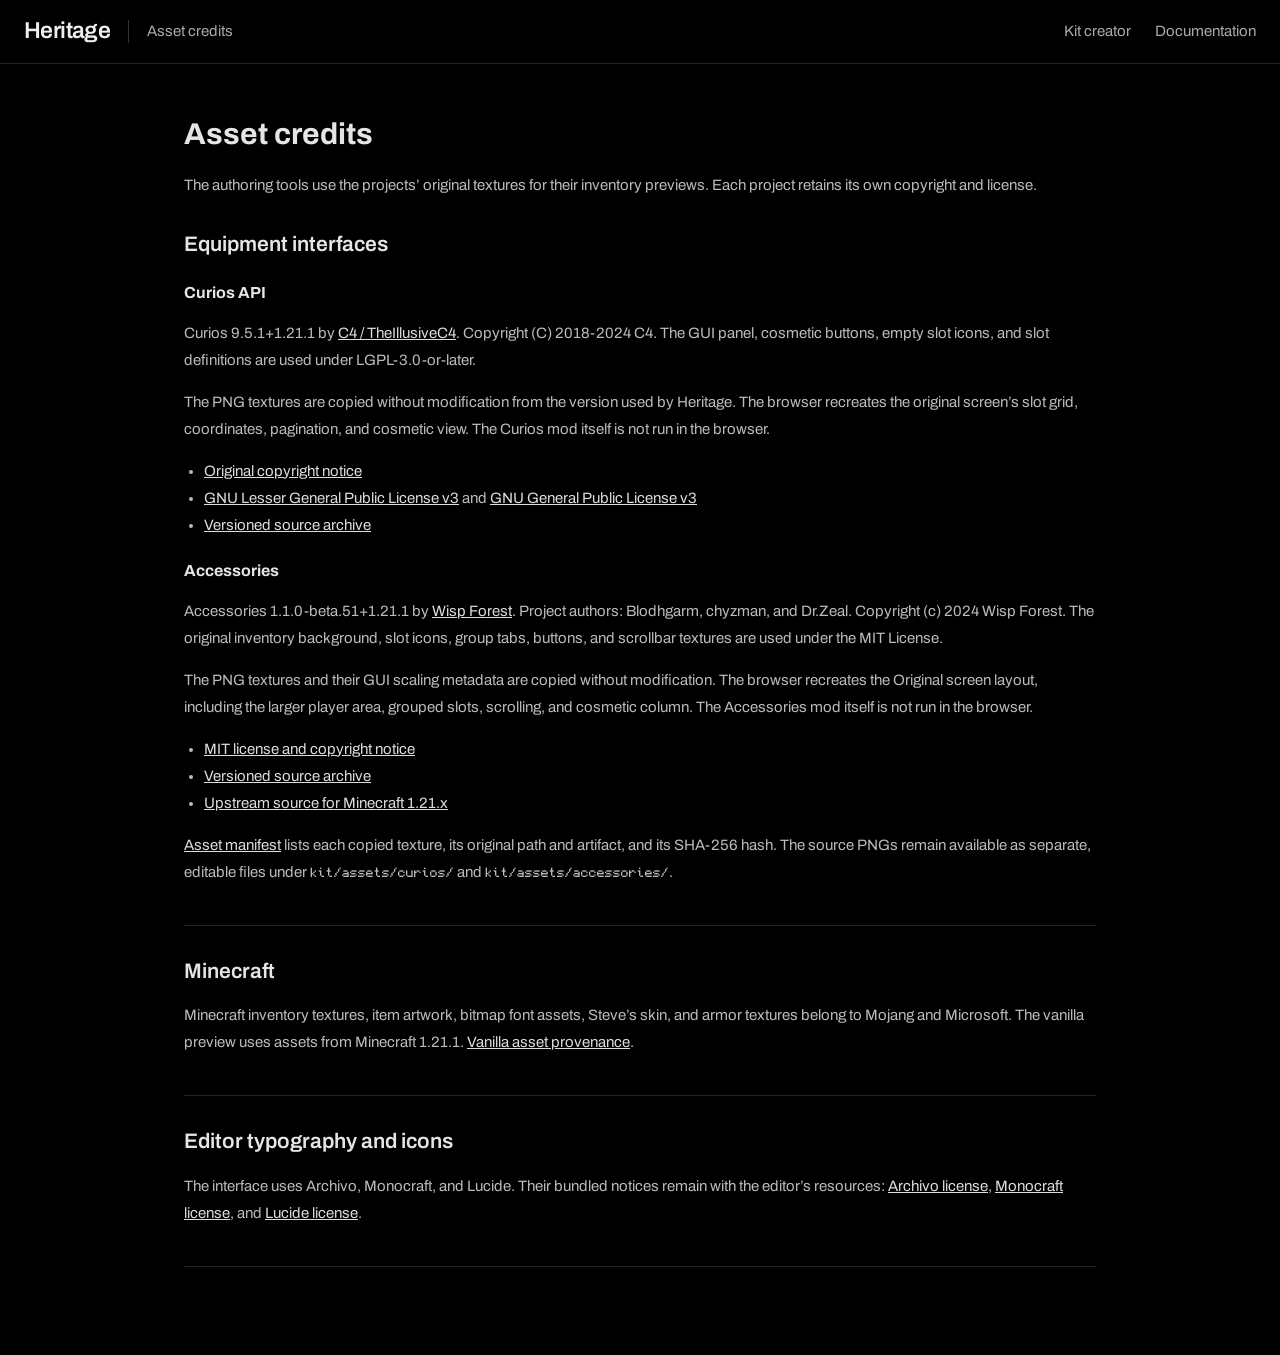
==== examples/heritage-authoring/credits.html @ 30cddafe "Add pack authoring site and example packs" ====
<!doctype html>
<html lang="en">
<head><meta charset="utf-8"><meta name="viewport" content="width=device-width,initial-scale=1"><title>Asset credits · Heritage</title><link rel="stylesheet" href="editor/editor.css"><style>main{max-width:960px;margin:28px auto;padding:20px 24px 60px}main h1{font-size:30px;margin:0 0 12px}main h2{font-size:21px;margin:30px 0 10px}main h3{font-size:16px;margin:20px 0 8px}main p,main li{font-size:15px;line-height:1.8;color:#bbb}main a{display:inline;color:#ddd;text-decoration:underline}section{padding:0 0 24px;border-bottom:1px solid #252525}code{font-family:Monocraft,monospace;font-size:12px}ul{padding-left:20px}</style></head>
<body><header><h1>Heritage <span>Asset credits</span></h1><nav aria-label="Tools"><a href="kit-editor.html">Kit creator</a><a href="docs.html#/kits">Documentation</a></nav></header>
<main><h1>Asset credits</h1><p>The authoring tools use the projects’ original textures for their inventory previews. Each project retains its own copyright and license.</p>
<section id="equipment"><h2>Equipment interfaces</h2>
<h3>Curios API</h3><p>Curios 9.5.1+1.21.1 by <a href="https://github.com/TheIllusiveC4/Curios">C4 / TheIllusiveC4</a>. Copyright (C) 2018-2024 C4. The GUI panel, cosmetic buttons, empty slot icons, and slot definitions are used under LGPL-3.0-or-later.</p><p>The PNG textures are copied without modification from the version used by Heritage. The browser recreates the original screen’s slot grid, coordinates, pagination, and cosmetic view. The Curios mod itself is not run in the browser.</p><ul><li><a href="kit/assets/curios/LICENSE.txt">Original copyright notice</a></li><li><a href="kit/assets/curios/COPYING.LESSER.txt">GNU Lesser General Public License v3</a> and <a href="kit/assets/curios/COPYING.txt">GNU General Public License v3</a></li><li><a href="https://maven.theillusivec4.top/top/theillusivec4/curios/curios-neoforge/9.5.1+1.21.1/curios-neoforge-9.5.1+1.21.1-sources.jar">Versioned source archive</a></li></ul>
<h3>Accessories</h3><p>Accessories 1.1.0-beta.51+1.21.1 by <a href="https://github.com/wisp-forest/accessories">Wisp Forest</a>. Project authors: Blodhgarm, chyzman, and Dr.Zeal. Copyright (c) 2024 Wisp Forest. The original inventory background, slot icons, group tabs, buttons, and scrollbar textures are used under the MIT License.</p><p>The PNG textures and their GUI scaling metadata are copied without modification. The browser recreates the Original screen layout, including the larger player area, grouped slots, scrolling, and cosmetic column. The Accessories mod itself is not run in the browser.</p><ul><li><a href="kit/assets/accessories/LICENSE.txt">MIT license and copyright notice</a></li><li><a href="https://maven.wispforest.io/releases/io/wispforest/accessories-neoforge/1.1.0-beta.51+1.21.1/accessories-neoforge-1.1.0-beta.51+1.21.1-sources.jar">Versioned source archive</a></li><li><a href="https://github.com/wisp-forest/accessories/tree/1.21.x">Upstream source for Minecraft 1.21.x</a></li></ul>
<p><a href="kit/assets/equipment-sources.json">Asset manifest</a> lists each copied texture, its original path and artifact, and its SHA-256 hash. The source PNGs remain available as separate, editable files under <code>kit/assets/curios/</code> and <code>kit/assets/accessories/</code>.</p></section>
<section><h2>Minecraft</h2><p>Minecraft inventory textures, item artwork, bitmap font assets, Steve’s skin, and armor textures belong to Mojang and Microsoft. The vanilla preview uses assets from Minecraft 1.21.1. <a href="kit/assets/SOURCE.txt">Vanilla asset provenance</a>.</p></section>
<section><h2>Editor typography and icons</h2><p>The interface uses Archivo, Monocraft, and Lucide. Their bundled notices remain with the editor’s resources: <a href="editor/fonts/Archivo-LICENSE.txt">Archivo license</a>, <a href="editor/fonts/Monocraft-LICENSE.txt">Monocraft license</a>, and <a href="editor/icons/Lucide-LICENSE.txt">Lucide license</a>.</p></section>
</main></body></html>
---- examples/heritage-authoring/editor/editor.css ----
@import url('site.css');
h2 { font-size: 15px; font-weight: 600; margin: 0; }
nav { display: flex; align-items: center; gap: 24px; font-size: 13px; }
a { display: inline-flex; align-items: center; gap: 7px; color: #aaa; text-decoration: none; }
a:hover { color: #eee; }
main { padding: 20px; }
input[type=checkbox] { width: 15px; height: 15px; }
input[type=color] { width: 32px; height: 32px; padding: 3px !important; cursor: pointer; }
input[type=number] { width: 84px; font-variant-numeric: tabular-nums; }
select { font-size: 14px; }
textarea { resize: vertical; width: 100%; font-family: 'Monocraft', monospace; font-variant-ligatures: none; font-kerning: none; line-height: 1.65; }
.workspace { display: grid; grid-template-columns: minmax(0,.9fr) minmax(0,1.1fr); gap: 20px; height: calc(100dvh - 144px); min-height: 580px; }
.authoring, .preview-column { min-width: 0; background: #000; }
.authoring { display: flex; flex-direction: column; overflow: hidden; }
.preview-column { overflow: auto; }
.pane-toolbar { display: flex; justify-content: space-between; align-items: center; gap: 12px; padding: 0 14px; min-height: 54px; border-bottom: 1px solid #242424; background: #000; }
.tabs { display: flex; align-items: stretch; gap: 22px; }
.tabs button { border: 0; border-radius: 0; padding: 16px 0 14px; background: transparent; color: #929292; border-bottom: 2px solid transparent; font-size: 14px; }
.tabs button:hover { color: #ddd; }
.tabs button[aria-selected=true] { color: #fff; border-bottom-color: #ddd; }
.export { display: flex; flex-direction: column; flex: 1; min-height: 0; }
.code-actions { display: flex; align-items: center; gap: 2px; flex-wrap: wrap; }
#redo .lucide { transform: scaleX(-1); }
.code-heading { display: flex; justify-content: space-between; align-items: center; flex-wrap: wrap; gap: 4px; padding: 7px 14px 0 20px; color: #aaa; font: 13px 'Monocraft', monospace; }
#json-help { margin: 4px 20px 12px; }
.code-editor { position: relative; flex: 1; min-height: 250px; overflow: hidden; background: #000; }
#json, #highlighted-json, #line-numbers { font: var(--json-font-size)/1.65 'Monocraft', monospace; font-variant-ligatures: none; font-kerning: none; tab-size: 2; white-space: pre; margin: 0; }
#json, #highlighted-json { padding: 16px 20px 24px 58px; white-space: pre-wrap; overflow-wrap: anywhere; word-break: normal; }
#json { overflow-x: hidden; overflow-y: scroll; }
.json-line { min-height: 1.65em; }
#line-numbers span { display: block; }
#json { position: absolute; inset: 0; width: 100%; height: 100%; border: 0; border-radius: 0; background: transparent; resize: none; outline: none; caret-color: #eee; z-index: 2; }
.code-editor:focus-within { box-shadow: inset 2px 0 #aaa; }
#json::selection { background: #ffffff22; }
#highlighted-json { position: absolute; top: 0; left: 0; width: 100%; pointer-events: none; color: #9c9c9c; }
#line-numbers { position: absolute; top: 0; left: 0; width: 58px; padding: 16px 14px 24px 0; text-align: right; color: #606060; z-index: 1; background: #000; pointer-events: none; }
.code-editor:not(.ready) pre { display: none; }
.code-editor.ready #json { color: transparent; }
.json-key { color: #d9d6cc; }
.json-string { color: #b7c9a7; }
.json-number { color: #c3b2ce; }
.json-literal { color: #d5b786; }
.code-status { display: flex; justify-content: space-between; padding: 8px 16px; border-top: 1px solid #242424; color: #888; font-size: 12px; }
.editor-feedback { padding: 0 16px; font-size: calc(13px + var(--reading-increase)); }
.editor-feedback p { margin: 10px 0; }
.editor-feedback p:empty { display: none; }
#error { color: #edaaaa; overflow-wrap: anywhere; }
#copy-status { color: #b7c9a7; }
.editor-help { padding: 10px 16px; font-size: calc(12px + var(--reading-increase)); color: #939393; }
.editor-help p { margin: 10px 0; }
summary { cursor: pointer; }
.text-editor { padding: 20px; overflow: auto; flex: 1; }
.section-heading { display: flex; align-items: center; gap: 12px; margin-bottom: 16px; flex-wrap: wrap; }
.section-heading h2 { margin-right: auto; }
.section-heading label { display: flex; align-items: center; gap: 8px; font-size: calc(12px + var(--reading-increase)); color: #999; }
.preview-pane { padding: 16px 18px 12px; }
.preview-pane .section-heading { margin-bottom: 14px; }
.preview-size select { padding: 5px 8px; font-size: calc(12px + var(--reading-increase)); background: #000; }
canvas { display: block; width: 100%; height: auto; aspect-ratio: 16/9; background: #252525; image-rendering: pixelated; }
.playback { display: grid; grid-template-columns: auto auto minmax(40px,1fr) auto auto; align-items: center; gap: 10px; padding: 14px 0 10px; }
.playback input { width: 100%; min-width: 0; }
.playback button { min-width: 56px; }
output, pre, code { font-family: 'Monocraft', monospace; font-variant-ligatures: none; }
output { font-size: 12px; color: #aaa; font-variant-numeric: tabular-nums; white-space: nowrap; }
.preview-footer { display: flex; justify-content: space-between; align-items: center; color: #888; font-size: calc(12px + var(--reading-increase)); }
.preview-footer .check { margin: 0; font-size: calc(12px + var(--reading-increase)); }
.options { font-family: 'Monocraft', monospace; font-variant-ligatures: none; font-synthesis: none; }
.option-tabs { padding: 0 20px; border-bottom: 1px solid #242424; gap: 18px; overflow-x: auto; }
.option-tabs button { flex-shrink: 0; font-size: 13px; }
.options input, .options select, .options option, .options button { font-family: inherit; }
.options .hint { font-family: 'Archivo', sans-serif; }
.settings-panel { padding: 12px 18px; }
.settings .stack { display: grid; grid-template-columns: minmax(0,1fr) minmax(0,1.2fr); align-items: center; gap: 10px; margin-bottom: 8px; }
.settings select, .settings input:not([type=checkbox]) { padding: 4px 7px; font-size: calc(12px + var(--reading-increase)); min-height: 29px; }
.settings .check { margin: 0; min-height: 29px; font-size: calc(12px + var(--reading-increase)); }
.settings .hint { margin: 4px 0 0; line-height: 1.4; }
.options .option-tabs button { padding-top: 10px; padding-bottom: 8px; }
.appearance-settings fieldset { display: contents; }
.appearance-settings legend { display: none; }
.appearance-settings .stack { display: flex; flex-direction: row; justify-content: space-between; margin: 0; font-size: calc(12px + var(--reading-increase)); }
.appearance-settings .stack select { width: 55%; min-width: 0; }
.appearance-settings .hint { grid-column: 1/-1; }
.appearance-settings { display: grid; grid-template-columns: minmax(0,1fr) minmax(0,1fr); gap: 6px 20px; }
fieldset { border: 0; margin: 0; padding: 0; min-width: 0; }
legend { color: #aaa; font-size: calc(12px + var(--reading-increase)); padding: 0; margin-bottom: 8px; }
.settings select, .settings .stack input { width: 100%; }
.stack { display: flex; flex-direction: column; gap: 7px; margin: 0 0 16px; font-size: calc(13px + var(--reading-increase)); color: #aaa; }
.stack textarea { color: #ddd; }
.check { display: flex; gap: 8px; align-items: center; margin: 0 0 12px; font-size: calc(13px + var(--reading-increase)); }
.check input { margin: 0; flex-shrink: 0; }
.timings { display: grid; grid-template-columns: 1fr 1fr; gap: 6px 20px; }
.timings label { display: flex; align-items: center; justify-content: space-between; gap: 8px; font-size: calc(13px + var(--reading-increase)); color: #aaa; }
.hint { font-size: calc(12px + var(--reading-increase)); color: #929292; margin: 8px 0 16px; line-height: 1.65; }
.toolbar { display: flex; gap: 6px; align-items: center; flex-wrap: wrap; margin: 8px 0 12px; }
.toolbar span { margin-right: 8px; font-size: calc(12px + var(--reading-increase)); color: #999; }
.toolbar select { min-height: 34px; padding: 5px 8px; font-size: 13px; }
.notice { padding: 8px 0; color: #dfbd87; font-size: calc(12px + var(--reading-increase)); }
.notice:empty { display: none; }
#minecraft-tooltip { position: fixed; z-index: 1000; pointer-events: none; }
#minecraft-tooltip canvas { display: block; width: auto; height: auto; aspect-ratio: auto; background: transparent; image-rendering: pixelated; }
.sr-only { position: absolute; width: 1px; height: 1px; padding: 0; overflow: hidden; clip: rect(0,0,0,0); white-space: nowrap; border: 0; }
[hidden] { display: none !important; }
@media (max-width: 1100px) {
  nav { gap: 16px; font-size: 12px; }
  .workspace { grid-template-columns: minmax(0,1fr) minmax(0,1.1fr); }
  .playback { grid-template-columns: auto auto 1fr auto; }
  .playback input { grid-row: 2; grid-column: 1/-1; }
  output { text-align: right; }
  .appearance-settings { gap: 6px 16px; }
  .timings { gap: 6px 12px; }
}
@media (max-width: 850px) {
  nav { flex-wrap: wrap; }
  main { padding: 14px; }
  .workspace { height: auto; min-height: 0; grid-template-columns: 1fr; gap: 16px; }
  .preview-column { grid-row: 1; overflow: visible; }
  .authoring { min-height: 600px; }
  .code-editor { min-height: 380px; }
  .text-editor { overflow: visible; }
}
@media (max-width: 480px) {
  .pane-toolbar { padding: 0 10px; }
  .tabs { gap: 16px; }
  .tabs button { font-size: 12px; }
  .preview-pane { padding: 12px; }
  .settings-panel { padding: 12px; }
  .appearance-settings { grid-template-columns: 1fr; gap: 6px; }
  .timings { grid-template-columns: 1fr; }
  .preview-size { margin-left: auto; }
  .preview-pane .section-heading { gap: 8px; }
  .editor-help[open] { max-height: 180px; overflow: auto; }
}
@media (forced-colors: active) {
  .code-editor.ready #json { color: CanvasText; }
  #highlighted-json { display: none; }
}
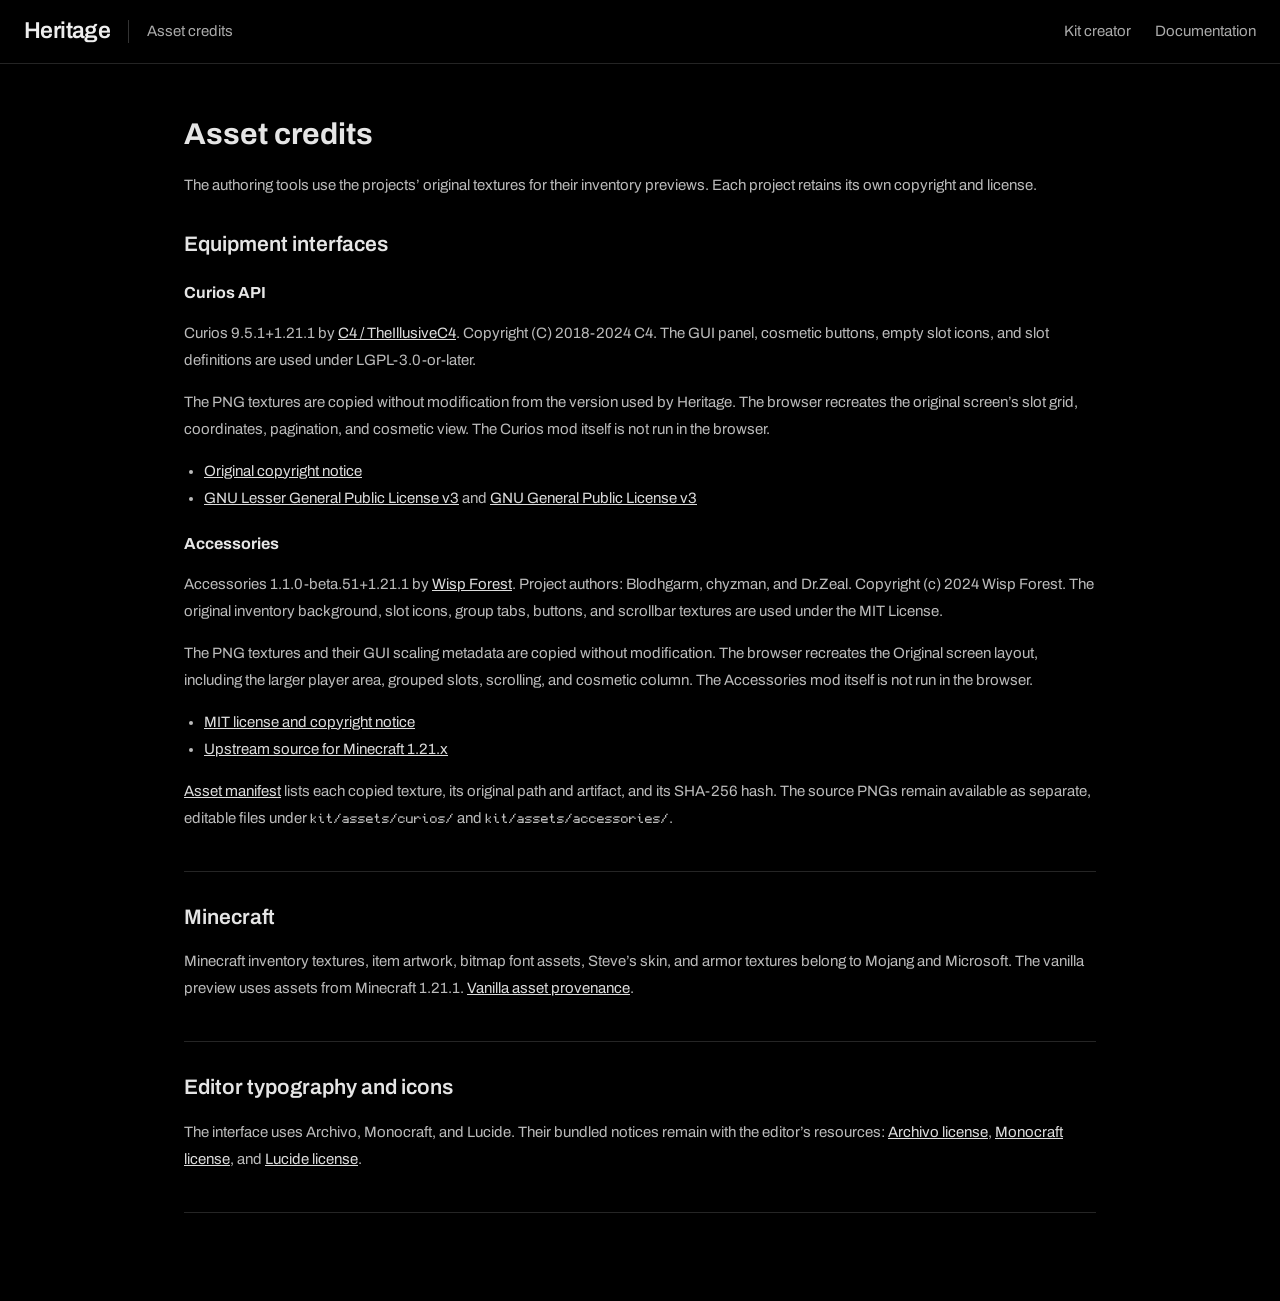
==== commit 76bf57be: "Remove source archive links from credits" ====
--- a/examples/heritage-authoring/credits.html
+++ b/examples/heritage-authoring/credits.html
@@ -4,8 +4,8 @@
 <body><header><h1>Heritage <span>Asset credits</span></h1><nav aria-label="Tools"><a href="kit-editor.html">Kit creator</a><a href="docs.html#/kits">Documentation</a></nav></header>
 <main><h1>Asset credits</h1><p>The authoring tools use the projects’ original textures for their inventory previews. Each project retains its own copyright and license.</p>
 <section id="equipment"><h2>Equipment interfaces</h2>
-<h3>Curios API</h3><p>Curios 9.5.1+1.21.1 by <a href="https://github.com/TheIllusiveC4/Curios">C4 / TheIllusiveC4</a>. Copyright (C) 2018-2024 C4. The GUI panel, cosmetic buttons, empty slot icons, and slot definitions are used under LGPL-3.0-or-later.</p><p>The PNG textures are copied without modification from the version used by Heritage. The browser recreates the original screen’s slot grid, coordinates, pagination, and cosmetic view. The Curios mod itself is not run in the browser.</p><ul><li><a href="kit/assets/curios/LICENSE.txt">Original copyright notice</a></li><li><a href="kit/assets/curios/COPYING.LESSER.txt">GNU Lesser General Public License v3</a> and <a href="kit/assets/curios/COPYING.txt">GNU General Public License v3</a></li><li><a href="https://maven.theillusivec4.top/top/theillusivec4/curios/curios-neoforge/9.5.1+1.21.1/curios-neoforge-9.5.1+1.21.1-sources.jar">Versioned source archive</a></li></ul>
-<h3>Accessories</h3><p>Accessories 1.1.0-beta.51+1.21.1 by <a href="https://github.com/wisp-forest/accessories">Wisp Forest</a>. Project authors: Blodhgarm, chyzman, and Dr.Zeal. Copyright (c) 2024 Wisp Forest. The original inventory background, slot icons, group tabs, buttons, and scrollbar textures are used under the MIT License.</p><p>The PNG textures and their GUI scaling metadata are copied without modification. The browser recreates the Original screen layout, including the larger player area, grouped slots, scrolling, and cosmetic column. The Accessories mod itself is not run in the browser.</p><ul><li><a href="kit/assets/accessories/LICENSE.txt">MIT license and copyright notice</a></li><li><a href="https://maven.wispforest.io/releases/io/wispforest/accessories-neoforge/1.1.0-beta.51+1.21.1/accessories-neoforge-1.1.0-beta.51+1.21.1-sources.jar">Versioned source archive</a></li><li><a href="https://github.com/wisp-forest/accessories/tree/1.21.x">Upstream source for Minecraft 1.21.x</a></li></ul>
+<h3>Curios API</h3><p>Curios 9.5.1+1.21.1 by <a href="https://github.com/TheIllusiveC4/Curios">C4 / TheIllusiveC4</a>. Copyright (C) 2018-2024 C4. The GUI panel, cosmetic buttons, empty slot icons, and slot definitions are used under LGPL-3.0-or-later.</p><p>The PNG textures are copied without modification from the version used by Heritage. The browser recreates the original screen’s slot grid, coordinates, pagination, and cosmetic view. The Curios mod itself is not run in the browser.</p><ul><li><a href="kit/assets/curios/LICENSE.txt">Original copyright notice</a></li><li><a href="kit/assets/curios/COPYING.LESSER.txt">GNU Lesser General Public License v3</a> and <a href="kit/assets/curios/COPYING.txt">GNU General Public License v3</a></li></ul>
+<h3>Accessories</h3><p>Accessories 1.1.0-beta.51+1.21.1 by <a href="https://github.com/wisp-forest/accessories">Wisp Forest</a>. Project authors: Blodhgarm, chyzman, and Dr.Zeal. Copyright (c) 2024 Wisp Forest. The original inventory background, slot icons, group tabs, buttons, and scrollbar textures are used under the MIT License.</p><p>The PNG textures and their GUI scaling metadata are copied without modification. The browser recreates the Original screen layout, including the larger player area, grouped slots, scrolling, and cosmetic column. The Accessories mod itself is not run in the browser.</p><ul><li><a href="kit/assets/accessories/LICENSE.txt">MIT license and copyright notice</a></li><li><a href="https://github.com/wisp-forest/accessories/tree/1.21.x">Upstream source for Minecraft 1.21.x</a></li></ul>
 <p><a href="kit/assets/equipment-sources.json">Asset manifest</a> lists each copied texture, its original path and artifact, and its SHA-256 hash. The source PNGs remain available as separate, editable files under <code>kit/assets/curios/</code> and <code>kit/assets/accessories/</code>.</p></section>
 <section><h2>Minecraft</h2><p>Minecraft inventory textures, item artwork, bitmap font assets, Steve’s skin, and armor textures belong to Mojang and Microsoft. The vanilla preview uses assets from Minecraft 1.21.1. <a href="kit/assets/SOURCE.txt">Vanilla asset provenance</a>.</p></section>
 <section><h2>Editor typography and icons</h2><p>The interface uses Archivo, Monocraft, and Lucide. Their bundled notices remain with the editor’s resources: <a href="editor/fonts/Archivo-LICENSE.txt">Archivo license</a>, <a href="editor/fonts/Monocraft-LICENSE.txt">Monocraft license</a>, and <a href="editor/icons/Lucide-LICENSE.txt">Lucide license</a>.</p></section>
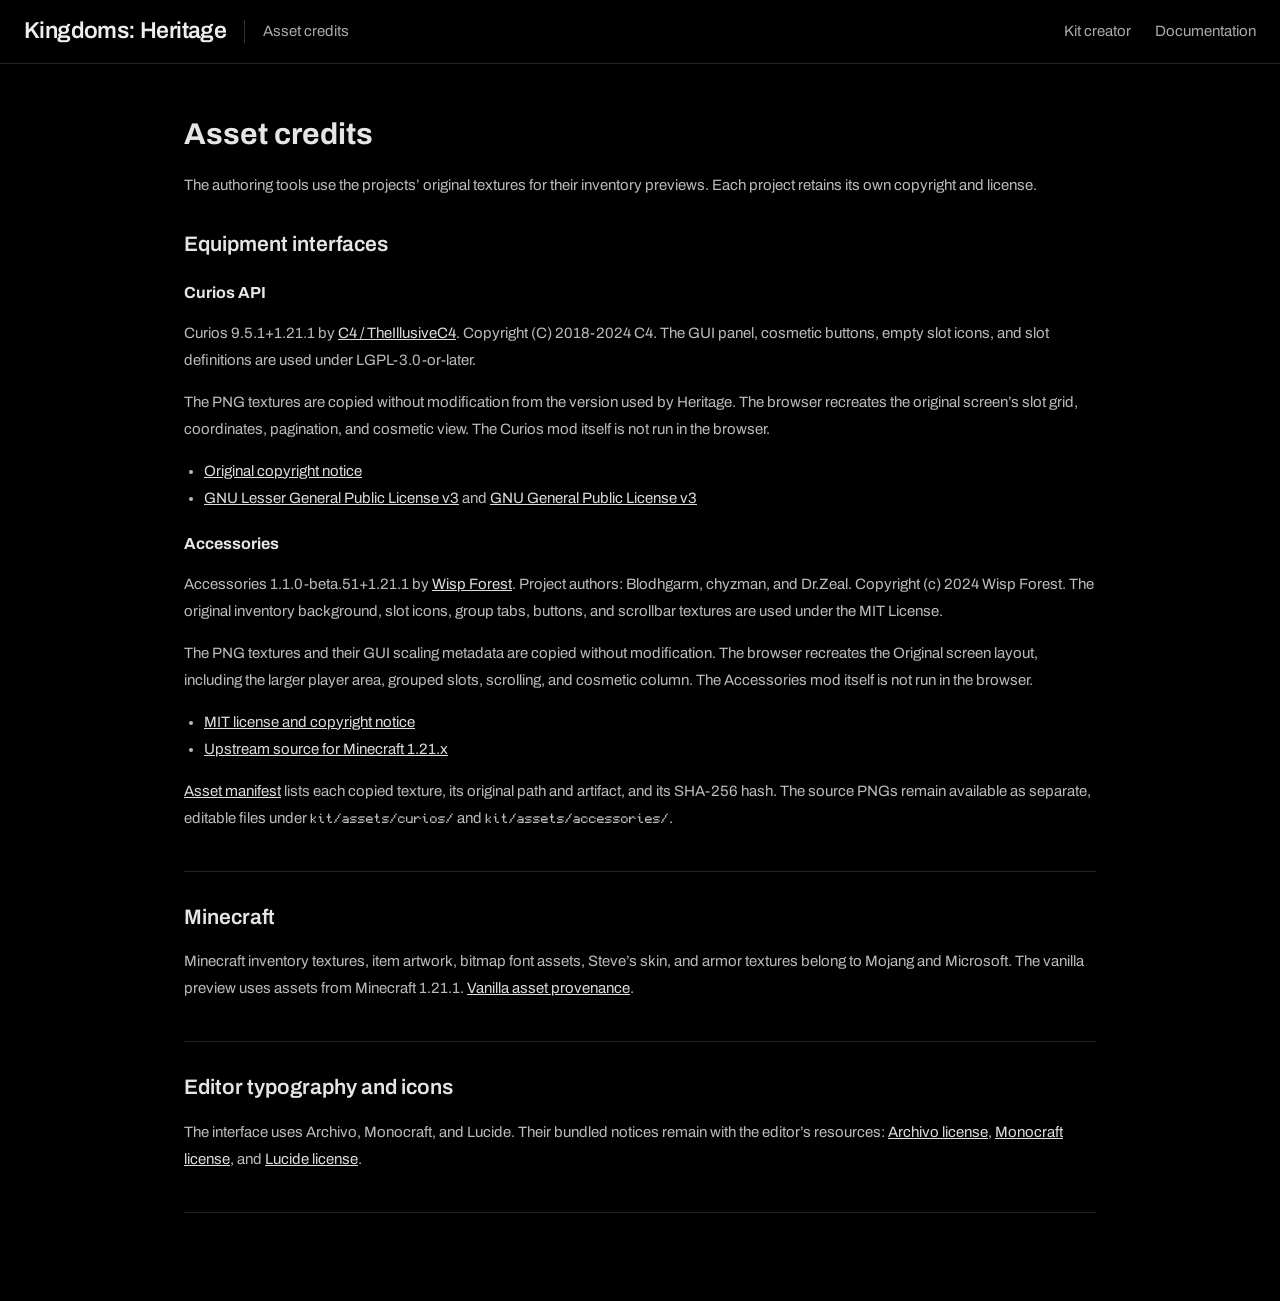
==== commit 055da875: "Use Kingdoms: Heritage across the authoring site" ====
--- a/examples/heritage-authoring/credits.html
+++ b/examples/heritage-authoring/credits.html
@@ -1,7 +1,7 @@
 <!doctype html>
 <html lang="en">
-<head><meta charset="utf-8"><meta name="viewport" content="width=device-width,initial-scale=1"><title>Asset credits · Heritage</title><link rel="stylesheet" href="editor/editor.css"><style>main{max-width:960px;margin:28px auto;padding:20px 24px 60px}main h1{font-size:30px;margin:0 0 12px}main h2{font-size:21px;margin:30px 0 10px}main h3{font-size:16px;margin:20px 0 8px}main p,main li{font-size:15px;line-height:1.8;color:#bbb}main a{display:inline;color:#ddd;text-decoration:underline}section{padding:0 0 24px;border-bottom:1px solid #252525}code{font-family:Monocraft,monospace;font-size:12px}ul{padding-left:20px}</style></head>
-<body><header><h1>Heritage <span>Asset credits</span></h1><nav aria-label="Tools"><a href="kit-editor.html">Kit creator</a><a href="docs.html#/kits">Documentation</a></nav></header>
+<head><meta charset="utf-8"><meta name="viewport" content="width=device-width,initial-scale=1"><title>Asset credits · Kingdoms: Heritage</title><link rel="stylesheet" href="editor/editor.css"><style>main{max-width:960px;margin:28px auto;padding:20px 24px 60px}main h1{font-size:30px;margin:0 0 12px}main h2{font-size:21px;margin:30px 0 10px}main h3{font-size:16px;margin:20px 0 8px}main p,main li{font-size:15px;line-height:1.8;color:#bbb}main a{display:inline;color:#ddd;text-decoration:underline}section{padding:0 0 24px;border-bottom:1px solid #252525}code{font-family:Monocraft,monospace;font-size:12px}ul{padding-left:20px}</style></head>
+<body><header><h1>Kingdoms: Heritage <span>Asset credits</span></h1><nav aria-label="Tools"><a href="kit-editor.html">Kit creator</a><a href="docs.html#/kits">Documentation</a></nav></header>
 <main><h1>Asset credits</h1><p>The authoring tools use the projects’ original textures for their inventory previews. Each project retains its own copyright and license.</p>
 <section id="equipment"><h2>Equipment interfaces</h2>
 <h3>Curios API</h3><p>Curios 9.5.1+1.21.1 by <a href="https://github.com/TheIllusiveC4/Curios">C4 / TheIllusiveC4</a>. Copyright (C) 2018-2024 C4. The GUI panel, cosmetic buttons, empty slot icons, and slot definitions are used under LGPL-3.0-or-later.</p><p>The PNG textures are copied without modification from the version used by Heritage. The browser recreates the original screen’s slot grid, coordinates, pagination, and cosmetic view. The Curios mod itself is not run in the browser.</p><ul><li><a href="kit/assets/curios/LICENSE.txt">Original copyright notice</a></li><li><a href="kit/assets/curios/COPYING.LESSER.txt">GNU Lesser General Public License v3</a> and <a href="kit/assets/curios/COPYING.txt">GNU General Public License v3</a></li></ul>
--- a/examples/heritage-authoring/editor/editor.css
+++ b/examples/heritage-authoring/editor/editor.css
@@ -1,4 +1,4 @@
-@import url('site.css');
+@import url('site.css?v=2');
 h2 { font-size: 15px; font-weight: 600; margin: 0; }
 nav { display: flex; align-items: center; gap: 24px; font-size: 13px; }
 a { display: inline-flex; align-items: center; gap: 7px; color: #aaa; text-decoration: none; }
@@ -9,7 +9,17 @@
 input[type=number] { width: 84px; font-variant-numeric: tabular-nums; }
 select { font-size: 14px; }
 textarea { resize: vertical; width: 100%; font-family: 'Monocraft', monospace; font-variant-ligatures: none; font-kerning: none; line-height: 1.65; }
-.workspace { display: grid; grid-template-columns: minmax(0,.9fr) minmax(0,1.1fr); gap: 20px; height: calc(100dvh - 144px); min-height: 580px; }
+.document-toolbar { display: flex; align-items: center; justify-content: space-between; gap: 16px; margin: -4px 0 16px; min-height: 38px; }
+.document-name { display: flex; align-items: center; gap: 14px; min-width: 0; }
+.document-select { font-size: 15px; max-width: 260px; min-width: 140px; padding: 5px 24px 5px 0; border-color: transparent; text-overflow: ellipsis; }
+.draft-status { font-size: calc(12px + var(--reading-increase)); color: #888; white-space: nowrap; }
+.document-file-actions { display: flex; flex-wrap: wrap; align-items: center; justify-content: flex-end; gap: 6px; }
+.document-file-actions button, .file-button { font-size: calc(12px + var(--reading-increase)); padding: 6px 9px; }
+.document-file-actions :is(button, .file-button, .handoff, select, input:not([type=file])) { display: inline-flex; align-items: center; justify-content: center; height: var(--control-height); min-height: var(--control-height); padding: 0 10px; font-size: var(--body-font-size); line-height: 1; white-space: nowrap; }
+.document-file-actions select { font: calc(11px + var(--reading-increase)) Monocraft,monospace; max-width: 160px; }
+.intro-name-control { display: flex; align-items: center; gap: 8px; color: #aaa; font-size: calc(12px + var(--reading-increase)); }
+.intro-name-control input { width: 180px; min-width: 0; padding: 5px 8px; }
+.workspace { display: grid; grid-template-columns: minmax(0,.9fr) minmax(0,1.1fr); gap: 20px; height: calc(100dvh - 198px); min-height: 580px; }
 .authoring, .preview-column { min-width: 0; background: #000; }
 .authoring { display: flex; flex-direction: column; overflow: hidden; }
 .preview-column { overflow: auto; }
@@ -22,20 +32,20 @@
 .code-actions { display: flex; align-items: center; gap: 2px; flex-wrap: wrap; }
 #redo .lucide { transform: scaleX(-1); }
 .code-heading { display: flex; justify-content: space-between; align-items: center; flex-wrap: wrap; gap: 4px; padding: 7px 14px 0 20px; color: #aaa; font: 13px 'Monocraft', monospace; }
-#json-help { margin: 4px 20px 12px; }
+.code-heading + .code-help { margin: 4px 20px 12px; }
 .code-editor { position: relative; flex: 1; min-height: 250px; overflow: hidden; background: #000; }
-#json, #highlighted-json, #line-numbers { font: var(--json-font-size)/1.65 'Monocraft', monospace; font-variant-ligatures: none; font-kerning: none; tab-size: 2; white-space: pre; margin: 0; }
-#json, #highlighted-json { padding: 16px 20px 24px 58px; white-space: pre-wrap; overflow-wrap: anywhere; word-break: normal; }
-#json { overflow-x: hidden; overflow-y: scroll; }
+.code-input, .code-highlight, .code-line-numbers { font: var(--json-font-size)/1.65 'Monocraft', monospace; font-variant-ligatures: none; font-kerning: none; tab-size: 2; white-space: pre; margin: 0; }
+.code-input, .code-highlight { padding: 16px 20px 24px 58px; white-space: pre-wrap; overflow-wrap: anywhere; word-break: normal; }
+.code-input { overflow-x: hidden; overflow-y: scroll; }
 .json-line { min-height: 1.65em; }
-#line-numbers span { display: block; }
-#json { position: absolute; inset: 0; width: 100%; height: 100%; border: 0; border-radius: 0; background: transparent; resize: none; outline: none; caret-color: #eee; z-index: 2; }
+.code-line-numbers span { display: block; }
+.code-input { position: absolute; inset: 0; width: 100%; height: 100%; border: 0; border-radius: 0; background: transparent; resize: none; outline: none; caret-color: #eee; z-index: 2; }
 .code-editor:focus-within { box-shadow: inset 2px 0 #aaa; }
-#json::selection { background: #ffffff22; }
-#highlighted-json { position: absolute; top: 0; left: 0; width: 100%; pointer-events: none; color: #9c9c9c; }
-#line-numbers { position: absolute; top: 0; left: 0; width: 58px; padding: 16px 14px 24px 0; text-align: right; color: #606060; z-index: 1; background: #000; pointer-events: none; }
+.code-input::selection { background: #ffffff22; }
+.code-highlight { position: absolute; top: 0; left: 0; width: 100%; pointer-events: none; color: #9c9c9c; }
+.code-line-numbers { position: absolute; top: 0; left: 0; width: 58px; padding: 16px 14px 24px 0; text-align: right; color: #606060; z-index: 1; background: #000; pointer-events: none; }
 .code-editor:not(.ready) pre { display: none; }
-.code-editor.ready #json { color: transparent; }
+.code-editor.ready .code-input { color: transparent; }
 .json-key { color: #d9d6cc; }
 .json-string { color: #b7c9a7; }
 .json-number { color: #c3b2ce; }
@@ -57,6 +67,13 @@
 .preview-pane .section-heading { margin-bottom: 14px; }
 .preview-size select { padding: 5px 8px; font-size: calc(12px + var(--reading-increase)); background: #000; }
 canvas { display: block; width: 100%; height: auto; aspect-ratio: 16/9; background: #252525; image-rendering: pixelated; }
+#preview { touch-action: none; }
+#preview:focus-visible { outline: 1px solid #aaa; outline-offset: 2px; }
+.position-toolbar { display: flex; align-items: center; flex-wrap: wrap; gap: 8px 14px; margin-top: 10px; }
+.position-toolbar .check { margin: 0 auto 0 0; font-size: calc(12px + var(--reading-increase)); }
+.position-toolbar button { padding: 4px 7px; font-size: calc(12px + var(--reading-increase)); }
+.position-toolbar button[aria-pressed=true] { border-color: #aaa; color: #fff; }
+.position-help { margin: 6px 0 0; }
 .playback { display: grid; grid-template-columns: auto auto minmax(40px,1fr) auto auto; align-items: center; gap: 10px; padding: 14px 0 10px; }
 .playback input { width: 100%; min-width: 0; }
 .playback button { min-width: 56px; }
@@ -76,6 +93,11 @@
 .settings .hint { margin: 4px 0 0; line-height: 1.4; }
 .options .option-tabs button { padding-top: 10px; padding-bottom: 8px; }
 .appearance-settings fieldset { display: contents; }
+.position-control { grid-column: 1/-1; border-top: 1px solid #242424; padding-top: 8px; margin-top: 4px; }
+.position-control .check { margin-top: 5px; }
+.coordinate-fields { display: flex; flex-wrap: wrap; gap: 8px 16px; padding-top: 6px; }
+.coordinate-fields label { display: flex; align-items: center; gap: 7px; font-size: calc(12px + var(--reading-increase)); color: #aaa; }
+.coordinate-fields input { width: 76px; }
 .appearance-settings legend { display: none; }
 .appearance-settings .stack { display: flex; flex-direction: row; justify-content: space-between; margin: 0; font-size: calc(12px + var(--reading-increase)); }
 .appearance-settings .stack select { width: 55%; min-width: 0; }
@@ -131,6 +153,60 @@
   .editor-help[open] { max-height: 180px; overflow: auto; }
 }
 @media (forced-colors: active) {
-  .code-editor.ready #json { color: CanvasText; }
-  #highlighted-json { display: none; }
-}
+  .code-editor.ready .code-input { color: CanvasText; }
+  .code-highlight { display: none; }
+}
+
+@media(max-width:960px) {
+  .document-toolbar { align-items: flex-start; flex-wrap: wrap; }
+  .document-name { flex-wrap: wrap; gap: 4px 12px; }
+  .document-file-actions { justify-content: flex-start; }
+}
+@media(max-width:620px) {
+  .document-file-actions { width: 100%; display: grid; grid-template-columns: repeat(2,minmax(0,1fr)); gap: 3px 12px; }
+  .document-file-actions button, .document-file-actions .file-button { justify-content: flex-start; }
+  .document-file-actions button, .file-button { padding: 4px 7px; }
+  .document-file-actions select { max-width: none; width: 100%; }
+  .intro-name-control { grid-column: 1/-1; }
+  .intro-name-control input { flex: 1; width: 100%; }
+}
+
+:is(.intro-editor, .kit-editor, .assembler) { display: flex; flex-direction: column; height: 100dvh; overflow: hidden; }
+:is(.intro-editor, .kit-editor, .assembler) > :is(header, footer) { flex: 0 0 auto; }
+:is(.intro-editor, .kit-editor, .assembler) > main { display: flex; flex-direction: column; flex: 1 1 0; min-height: 0; overflow: hidden; }
+:is(.intro-editor, .kit-editor, .assembler) > main > :is(.workflow-nav, .document-toolbar) { flex: 0 0 auto; }
+.intro-editor .workspace { flex: 1 1 0; height: auto; min-height: 0; grid-template-rows: minmax(0,1fr); overflow: hidden; }
+.intro-editor :is(.authoring, .preview-column, .text-editor, .export) { min-height: 0; }
+.intro-editor .pane-toolbar { flex-shrink: 0; }
+.intro-editor :is(.preview-column, .text-editor, .export) { overflow: auto; overscroll-behavior: contain; }
+.intro-editor .code-editor { min-height: 80px; }
+.intro-editor .editor-feedback { flex: 0 1 auto; min-height: 0; max-height: 30%; overflow: auto; }
+.intro-editor .editor-help { flex: 0 1 auto; min-height: 0; max-height: 40%; overflow: auto; }
+@media(max-width:850px) {
+  .intro-editor .workspace { grid-template-rows: minmax(0,1fr) minmax(0,1fr); }
+}
+
+.kit-editor .kit-workspace { flex: 1 1 0; height: auto; min-height: 0; grid-template-rows: minmax(0,1fr); overflow: hidden; }
+.kit-editor .kit-source { overflow: hidden; }
+.kit-editor :is(.pane-toolbar, .item-browser-heading, .item-search, .browser-pages) { flex-shrink: 0; }
+.kit-editor :is(.export, #details-panel, .kit-preview-top, .kit-library) { min-height: 0; overflow: auto; overscroll-behavior: contain; }
+.kit-editor .kit-preview-column { height: auto; min-height: 0; grid-template-rows: minmax(0,1fr); }
+.kit-editor .code-editor { min-height: 80px; }
+.kit-editor .kit-feedback { flex: 0 1 auto; min-height: 0; max-height: 30%; overflow: auto; }
+.kit-editor #item-browser { min-height: 40px; }
+.assembler .pack-configuration { flex: 0 1 auto; min-height: 80px; max-height: 30%; overflow: auto; overscroll-behavior: contain; margin-bottom: 16px; }
+.assembler .pack-settings { margin-bottom: 0; }
+.assembler .assembly-workspace { flex: 1 1 0; min-height: 0; grid-template-rows: minmax(0,1fr); align-items: stretch; overflow: hidden; }
+.assembler :is(.draft-library, .location-editor, .pack-output) { min-height: 0; overflow: auto; overscroll-behavior: contain; }
+@media(max-width:1100px) {
+  .assembler .assembly-workspace { grid-template-rows: minmax(0,1fr) minmax(0,1fr); }
+}
+@media(max-width:960px) {
+  .kit-editor .kit-workspace { grid-template-rows: minmax(0,1fr) minmax(0,1fr); }
+}
+@media(max-width:800px) {
+  .kit-editor .kit-preview-column { grid-template-rows: minmax(0,1fr) minmax(0,1fr); }
+}
+@media(max-width:700px) {
+  .assembler .assembly-workspace { grid-template-rows: repeat(3,minmax(0,1fr)); }
+}
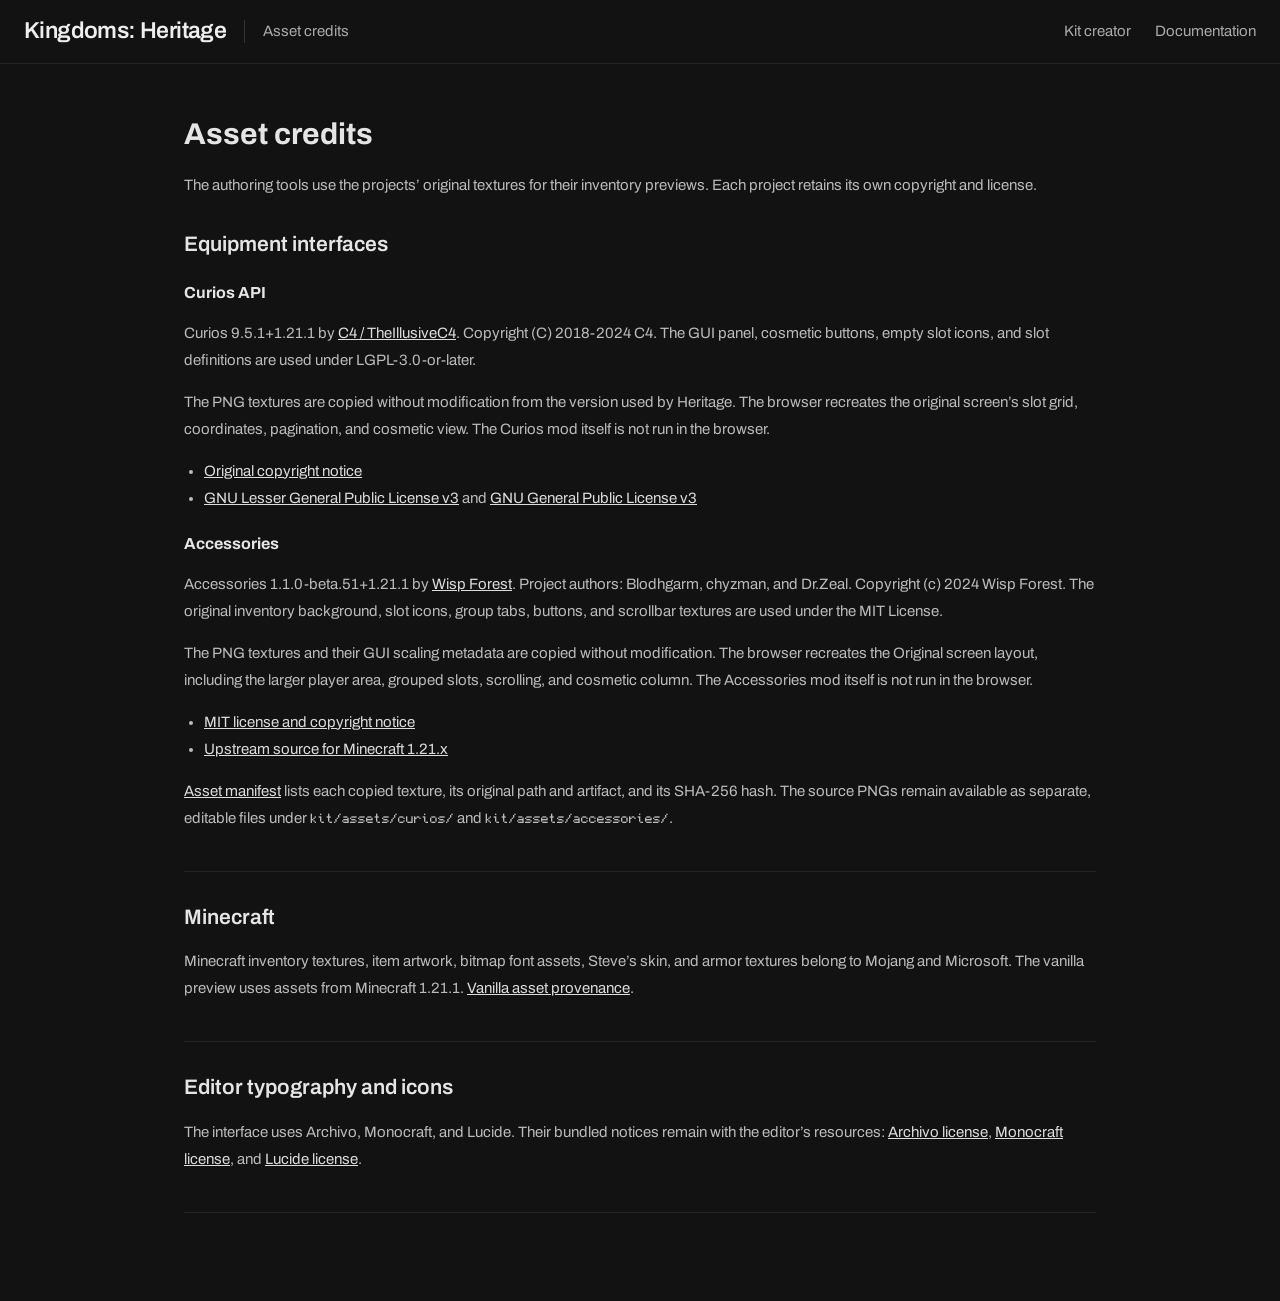
==== commit 451283c9: "Refine editor previews and dark site styling" ====
--- a/examples/heritage-authoring/credits.html
+++ b/examples/heritage-authoring/credits.html
@@ -1,6 +1,6 @@
 <!doctype html>
 <html lang="en">
-<head><meta charset="utf-8"><meta name="viewport" content="width=device-width,initial-scale=1"><title>Asset credits · Kingdoms: Heritage</title><link rel="stylesheet" href="editor/editor.css"><style>main{max-width:960px;margin:28px auto;padding:20px 24px 60px}main h1{font-size:30px;margin:0 0 12px}main h2{font-size:21px;margin:30px 0 10px}main h3{font-size:16px;margin:20px 0 8px}main p,main li{font-size:15px;line-height:1.8;color:#bbb}main a{display:inline;color:#ddd;text-decoration:underline}section{padding:0 0 24px;border-bottom:1px solid #252525}code{font-family:Monocraft,monospace;font-size:12px}ul{padding-left:20px}</style></head>
+<head><meta charset="utf-8"><meta name="viewport" content="width=device-width,initial-scale=1"><title>Asset credits · Kingdoms: Heritage</title><link rel="stylesheet" href="editor/editor.css?v=9"><style>main{max-width:960px;margin:28px auto;padding:20px 24px 60px}main h1{font-size:30px;margin:0 0 12px}main h2{font-size:21px;margin:30px 0 10px}main h3{font-size:16px;margin:20px 0 8px}main p,main li{font-size:15px;line-height:1.8;color:#bbb}main a{display:inline;color:#ddd;text-decoration:underline}section{padding:0 0 24px;border-bottom:1px solid #252525}code{font-family:Monocraft,monospace;font-size:12px}ul{padding-left:20px}</style></head>
 <body><header><h1>Kingdoms: Heritage <span>Asset credits</span></h1><nav aria-label="Tools"><a href="kit-editor.html">Kit creator</a><a href="docs.html#/kits">Documentation</a></nav></header>
 <main><h1>Asset credits</h1><p>The authoring tools use the projects’ original textures for their inventory previews. Each project retains its own copyright and license.</p>
 <section id="equipment"><h2>Equipment interfaces</h2>
--- a/examples/heritage-authoring/editor/editor.css
+++ b/examples/heritage-authoring/editor/editor.css
@@ -1,4 +1,4 @@
-@import url('site.css?v=2');
+@import url('site.css?v=3');
 h2 { font-size: 15px; font-weight: 600; margin: 0; }
 nav { display: flex; align-items: center; gap: 24px; font-size: 13px; }
 a { display: inline-flex; align-items: center; gap: 7px; color: #aaa; text-decoration: none; }
@@ -20,10 +20,10 @@
 .intro-name-control { display: flex; align-items: center; gap: 8px; color: #aaa; font-size: calc(12px + var(--reading-increase)); }
 .intro-name-control input { width: 180px; min-width: 0; padding: 5px 8px; }
 .workspace { display: grid; grid-template-columns: minmax(0,.9fr) minmax(0,1.1fr); gap: 20px; height: calc(100dvh - 198px); min-height: 580px; }
-.authoring, .preview-column { min-width: 0; background: #000; }
+.authoring, .preview-column { min-width: 0; background: var(--site-background); }
 .authoring { display: flex; flex-direction: column; overflow: hidden; }
 .preview-column { overflow: auto; }
-.pane-toolbar { display: flex; justify-content: space-between; align-items: center; gap: 12px; padding: 0 14px; min-height: 54px; border-bottom: 1px solid #242424; background: #000; }
+.pane-toolbar { display: flex; justify-content: space-between; align-items: center; gap: 12px; padding: 0 14px; min-height: 54px; border-bottom: 1px solid #242424; background: var(--site-background); }
 .tabs { display: flex; align-items: stretch; gap: 22px; }
 .tabs button { border: 0; border-radius: 0; padding: 16px 0 14px; background: transparent; color: #929292; border-bottom: 2px solid transparent; font-size: 14px; }
 .tabs button:hover { color: #ddd; }
@@ -33,7 +33,7 @@
 #redo .lucide { transform: scaleX(-1); }
 .code-heading { display: flex; justify-content: space-between; align-items: center; flex-wrap: wrap; gap: 4px; padding: 7px 14px 0 20px; color: #aaa; font: 13px 'Monocraft', monospace; }
 .code-heading + .code-help { margin: 4px 20px 12px; }
-.code-editor { position: relative; flex: 1; min-height: 250px; overflow: hidden; background: #000; }
+.code-editor { position: relative; flex: 1; min-height: 250px; overflow: hidden; background: var(--site-background); }
 .code-input, .code-highlight, .code-line-numbers { font: var(--json-font-size)/1.65 'Monocraft', monospace; font-variant-ligatures: none; font-kerning: none; tab-size: 2; white-space: pre; margin: 0; }
 .code-input, .code-highlight { padding: 16px 20px 24px 58px; white-space: pre-wrap; overflow-wrap: anywhere; word-break: normal; }
 .code-input { overflow-x: hidden; overflow-y: scroll; }
@@ -43,7 +43,7 @@
 .code-editor:focus-within { box-shadow: inset 2px 0 #aaa; }
 .code-input::selection { background: #ffffff22; }
 .code-highlight { position: absolute; top: 0; left: 0; width: 100%; pointer-events: none; color: #9c9c9c; }
-.code-line-numbers { position: absolute; top: 0; left: 0; width: 58px; padding: 16px 14px 24px 0; text-align: right; color: #606060; z-index: 1; background: #000; pointer-events: none; }
+.code-line-numbers { position: absolute; top: 0; left: 0; width: 58px; padding: 16px 14px 24px 0; text-align: right; color: #606060; z-index: 1; background: var(--site-background); pointer-events: none; }
 .code-editor:not(.ready) pre { display: none; }
 .code-editor.ready .code-input { color: transparent; }
 .json-key { color: #d9d6cc; }
@@ -65,7 +65,7 @@
 .section-heading label { display: flex; align-items: center; gap: 8px; font-size: calc(12px + var(--reading-increase)); color: #999; }
 .preview-pane { padding: 16px 18px 12px; }
 .preview-pane .section-heading { margin-bottom: 14px; }
-.preview-size select { padding: 5px 8px; font-size: calc(12px + var(--reading-increase)); background: #000; }
+.preview-size select, .preview-resolution select { padding: 5px 8px; font-size: calc(12px + var(--reading-increase)); background: #080808; }
 canvas { display: block; width: 100%; height: auto; aspect-ratio: 16/9; background: #252525; image-rendering: pixelated; }
 #preview { touch-action: none; }
 #preview:focus-visible { outline: 1px solid #aaa; outline-offset: 2px; }
@@ -74,12 +74,12 @@
 .position-toolbar button { padding: 4px 7px; font-size: calc(12px + var(--reading-increase)); }
 .position-toolbar button[aria-pressed=true] { border-color: #aaa; color: #fff; }
 .position-help { margin: 6px 0 0; }
-.playback { display: grid; grid-template-columns: auto auto minmax(40px,1fr) auto auto; align-items: center; gap: 10px; padding: 14px 0 10px; }
+.playback { display: grid; grid-template-columns: auto auto minmax(40px,1fr) auto auto; align-items: center; gap: 10px; padding: 0 0 10px; }
 .playback input { width: 100%; min-width: 0; }
 .playback button { min-width: 56px; }
 output, pre, code { font-family: 'Monocraft', monospace; font-variant-ligatures: none; }
 output { font-size: 12px; color: #aaa; font-variant-numeric: tabular-nums; white-space: nowrap; }
-.preview-footer { display: flex; justify-content: space-between; align-items: center; color: #888; font-size: calc(12px + var(--reading-increase)); }
+.preview-footer { margin-bottom: 14px; display: flex; justify-content: space-between; align-items: center; color: #888; font-size: calc(12px + var(--reading-increase)); }
 .preview-footer .check { margin: 0; font-size: calc(12px + var(--reading-increase)); }
 .options { font-family: 'Monocraft', monospace; font-variant-ligatures: none; font-synthesis: none; }
 .option-tabs { padding: 0 20px; border-bottom: 1px solid #242424; gap: 18px; overflow-x: auto; }
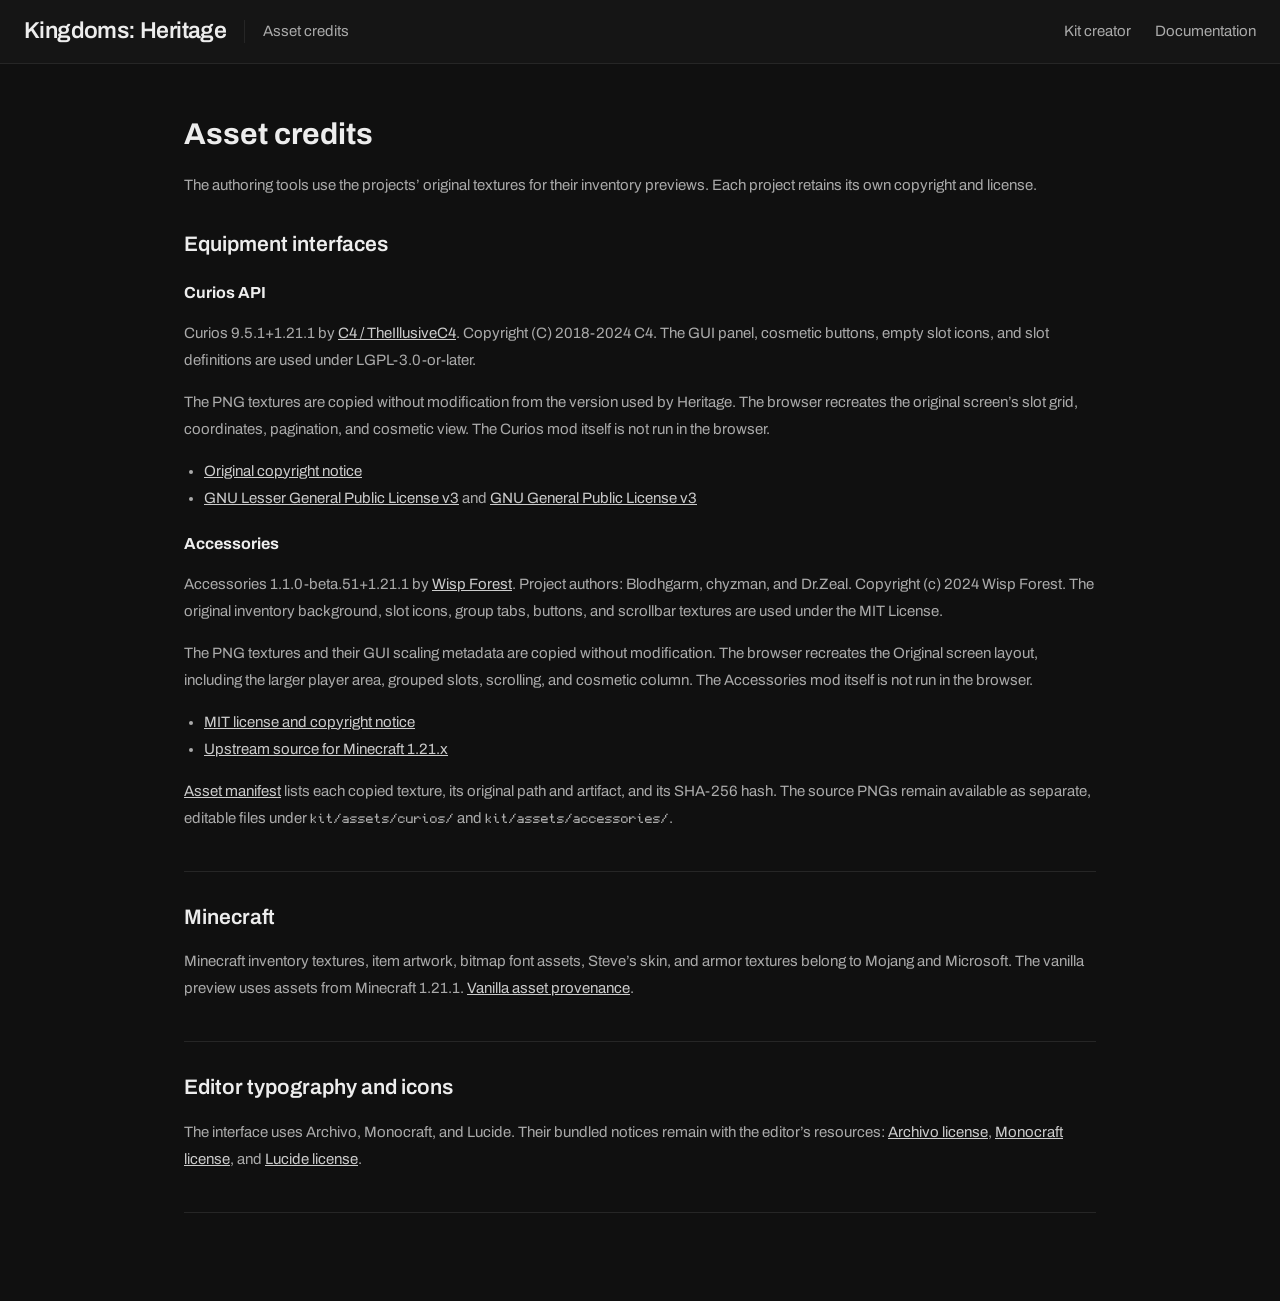
==== commit 14a23c47: "Refine authoring site styling and simplify documentation" ====
--- a/examples/heritage-authoring/credits.html
+++ b/examples/heritage-authoring/credits.html
@@ -1,6 +1,6 @@
 <!doctype html>
 <html lang="en">
-<head><meta charset="utf-8"><meta name="viewport" content="width=device-width,initial-scale=1"><title>Asset credits · Kingdoms: Heritage</title><link rel="stylesheet" href="editor/editor.css?v=9"><style>main{max-width:960px;margin:28px auto;padding:20px 24px 60px}main h1{font-size:30px;margin:0 0 12px}main h2{font-size:21px;margin:30px 0 10px}main h3{font-size:16px;margin:20px 0 8px}main p,main li{font-size:15px;line-height:1.8;color:#bbb}main a{display:inline;color:#ddd;text-decoration:underline}section{padding:0 0 24px;border-bottom:1px solid #252525}code{font-family:Monocraft,monospace;font-size:12px}ul{padding-left:20px}</style></head>
+<head><meta charset="utf-8"><meta name="viewport" content="width=device-width,initial-scale=1"><title>Asset credits · Kingdoms: Heritage</title><link rel="stylesheet" href="editor/editor.css?v=22"><style>main{max-width:960px;margin:28px auto;padding:20px 24px 60px}main h1{font-size:30px;margin:0 0 12px}main h2{font-size:21px;margin:30px 0 10px}main h3{font-size:16px;margin:20px 0 8px}main p,main li{font-size:15px;line-height:1.8;color:var(--muted)}main a{display:inline;color:var(--link);text-decoration:underline}section{padding:0 0 24px;border-bottom:1px solid var(--line-soft)}code{font-family:Monocraft,monospace;font-size:12px}ul{padding-left:20px}</style></head>
 <body><header><h1>Kingdoms: Heritage <span>Asset credits</span></h1><nav aria-label="Tools"><a href="kit-editor.html">Kit creator</a><a href="docs.html#/kits">Documentation</a></nav></header>
 <main><h1>Asset credits</h1><p>The authoring tools use the projects’ original textures for their inventory previews. Each project retains its own copyright and license.</p>
 <section id="equipment"><h2>Equipment interfaces</h2>
--- a/examples/heritage-authoring/editor/editor.css
+++ b/examples/heritage-authoring/editor/editor.css
@@ -1,88 +1,110 @@
-@import url('site.css?v=3');
+@import url('site.css?v=9');
 h2 { font-size: 15px; font-weight: 600; margin: 0; }
 nav { display: flex; align-items: center; gap: 24px; font-size: 13px; }
-a { display: inline-flex; align-items: center; gap: 7px; color: #aaa; text-decoration: none; }
-a:hover { color: #eee; }
+a { display: inline-flex; align-items: center; gap: 7px; color: var(--link); text-decoration: none; }
+a:hover { color: var(--link-hover); }
 main { padding: 20px; }
 input[type=checkbox] { width: 15px; height: 15px; }
-input[type=color] { width: 32px; height: 32px; padding: 3px !important; cursor: pointer; }
+input[type=color] { width: 32px; height: 32px; padding: 0 !important; border: 0; appearance: none; overflow: hidden; cursor: pointer; }
+input[type=color]::-webkit-color-swatch-wrapper { padding: 0; }
+input[type=color]::-webkit-color-swatch { border: 0; border-radius: inherit; }
+input[type=color]::-moz-color-swatch { border: 0; border-radius: inherit; }
+.color-picker { position: fixed; inset: auto; margin: 0; width: min(288px,calc(100vw - 24px)); max-width: none; max-height: calc(100dvh - 24px); overflow: auto; border: 0; border-radius: 6px; padding: 16px; background: var(--panel); color: var(--text); box-shadow: 0 2px 8px #0008; }
+.color-picker::backdrop { background: transparent; }
+.color-picker-heading { display: flex; align-items: center; justify-content: space-between; gap: 12px; margin-bottom: 12px; }
+.color-picker-preview { width: 24px; height: 24px; flex-shrink: 0; border-radius: 4px; }
+.color-picker-area { position: relative; height: clamp(100px,30dvh,205px); overflow: hidden; border-radius: 4px; background: linear-gradient(to top,#000,transparent),linear-gradient(to right,#fff,transparent),hsl(var(--picker-hue) 100% 50%); touch-action: none; cursor: crosshair; }
+.color-picker-marker { position: absolute; width: 12px; height: 12px; border: 2px solid #fff; border-radius: 50%; box-shadow: 0 0 0 1px #0008; transform: translate(-50%,-50%); pointer-events: none; }
+.color-picker-area:focus-within .color-picker-marker { box-shadow: 0 0 0 2px #000,0 0 0 3px #fff; }
+.color-picker .color-picker-hue { appearance: none; width: 100%; height: 16px; padding: 0; border: 0; border-radius: 4px; margin: 16px 0; background: linear-gradient(to right,#f00,#ff0,#0f0,#0ff,#00f,#f0f,#f00); cursor: pointer; }
+.color-picker-hue::-webkit-slider-thumb { appearance: none; width: 12px; height: 20px; border: 2px solid #fff; border-radius: 4px; background: hsl(var(--picker-hue) 100% 50%); }
+.color-picker-hue::-moz-range-thumb { width: 8px; height: 16px; border: 2px solid #fff; border-radius: 4px; background: hsl(var(--picker-hue) 100% 50%); }
+.color-picker-hue::-moz-range-track { background: transparent; }
+.color-picker-fields { display: grid; grid-template-columns: minmax(0,1.7fr) repeat(3,minmax(0,1fr)); gap: 6px; }
+.color-picker-fields label { display: grid; gap: 4px; color: var(--muted); }
+.color-picker .color-picker-fields input { width: 100%; min-width: 0; height: var(--control-height); padding: 0 6px; font-family: 'Archivo',sans-serif; font-variant-numeric: tabular-nums; }
+.color-picker-fields input[type=number] { appearance: textfield; }
+.color-picker-fields input::-webkit-inner-spin-button, .color-picker-fields input::-webkit-outer-spin-button { appearance: none; margin: 0; }
+.color-picker-actions { display: flex; justify-content: flex-end; gap: 6px; margin-top: 16px; }
+.color-picker-actions button:first-child:not([hidden]) { margin-right: auto; }
+.color-picker-error { margin: 12px 0 0; color: #edaaaa; }
 input[type=number] { width: 84px; font-variant-numeric: tabular-nums; }
 select { font-size: 14px; }
 textarea { resize: vertical; width: 100%; font-family: 'Monocraft', monospace; font-variant-ligatures: none; font-kerning: none; line-height: 1.65; }
 .document-toolbar { display: flex; align-items: center; justify-content: space-between; gap: 16px; margin: -4px 0 16px; min-height: 38px; }
 .document-name { display: flex; align-items: center; gap: 14px; min-width: 0; }
 .document-select { font-size: 15px; max-width: 260px; min-width: 140px; padding: 5px 24px 5px 0; border-color: transparent; text-overflow: ellipsis; }
-.draft-status { font-size: calc(12px + var(--reading-increase)); color: #888; white-space: nowrap; }
+.draft-status { font-size: calc(12px + var(--reading-increase)); color: var(--muted); white-space: nowrap; }
 .document-file-actions { display: flex; flex-wrap: wrap; align-items: center; justify-content: flex-end; gap: 6px; }
 .document-file-actions button, .file-button { font-size: calc(12px + var(--reading-increase)); padding: 6px 9px; }
 .document-file-actions :is(button, .file-button, .handoff, select, input:not([type=file])) { display: inline-flex; align-items: center; justify-content: center; height: var(--control-height); min-height: var(--control-height); padding: 0 10px; font-size: var(--body-font-size); line-height: 1; white-space: nowrap; }
 .document-file-actions select { font: calc(11px + var(--reading-increase)) Monocraft,monospace; max-width: 160px; }
-.intro-name-control { display: flex; align-items: center; gap: 8px; color: #aaa; font-size: calc(12px + var(--reading-increase)); }
+.intro-name-control { display: flex; align-items: center; gap: 8px; color: var(--muted); font-size: calc(12px + var(--reading-increase)); }
 .intro-name-control input { width: 180px; min-width: 0; padding: 5px 8px; }
 .workspace { display: grid; grid-template-columns: minmax(0,.9fr) minmax(0,1.1fr); gap: 20px; height: calc(100dvh - 198px); min-height: 580px; }
 .authoring, .preview-column { min-width: 0; background: var(--site-background); }
 .authoring { display: flex; flex-direction: column; overflow: hidden; }
 .preview-column { overflow: auto; }
-.pane-toolbar { display: flex; justify-content: space-between; align-items: center; gap: 12px; padding: 0 14px; min-height: 54px; border-bottom: 1px solid #242424; background: var(--site-background); }
+.pane-toolbar { display: flex; justify-content: space-between; align-items: center; gap: 12px; padding: 0 14px; min-height: 54px; border-bottom: 1px solid var(--line-soft); background: var(--bar); }
 .tabs { display: flex; align-items: stretch; gap: 22px; }
-.tabs button { border: 0; border-radius: 0; padding: 16px 0 14px; background: transparent; color: #929292; border-bottom: 2px solid transparent; font-size: 14px; }
-.tabs button:hover { color: #ddd; }
-.tabs button[aria-selected=true] { color: #fff; border-bottom-color: #ddd; }
+.tabs button { border: 0; border-radius: 0; padding: 16px 0 14px; background: transparent; color: var(--muted); border-bottom: 2px solid transparent; font-size: 14px; }
+.tabs button:hover { color: var(--text); }
+.tabs button[aria-selected=true] { color: #fff; border-bottom-color: var(--accent-strong); }
 .export { display: flex; flex-direction: column; flex: 1; min-height: 0; }
 .code-actions { display: flex; align-items: center; gap: 2px; flex-wrap: wrap; }
 #redo .lucide { transform: scaleX(-1); }
-.code-heading { display: flex; justify-content: space-between; align-items: center; flex-wrap: wrap; gap: 4px; padding: 7px 14px 0 20px; color: #aaa; font: 13px 'Monocraft', monospace; }
+.code-heading { display: flex; justify-content: space-between; align-items: center; flex-wrap: wrap; gap: 4px; padding: 7px 14px 0 20px; color: var(--muted); font: 13px 'Monocraft', monospace; }
 .code-heading + .code-help { margin: 4px 20px 12px; }
-.code-editor { position: relative; flex: 1; min-height: 250px; overflow: hidden; background: var(--site-background); }
+.code-editor { position: relative; flex: 1; min-height: 250px; overflow: hidden; background: var(--code); }
 .code-input, .code-highlight, .code-line-numbers { font: var(--json-font-size)/1.65 'Monocraft', monospace; font-variant-ligatures: none; font-kerning: none; tab-size: 2; white-space: pre; margin: 0; }
 .code-input, .code-highlight { padding: 16px 20px 24px 58px; white-space: pre-wrap; overflow-wrap: anywhere; word-break: normal; }
 .code-input { overflow-x: hidden; overflow-y: scroll; }
 .json-line { min-height: 1.65em; }
 .code-line-numbers span { display: block; }
 .code-input { position: absolute; inset: 0; width: 100%; height: 100%; border: 0; border-radius: 0; background: transparent; resize: none; outline: none; caret-color: #eee; z-index: 2; }
-.code-editor:focus-within { box-shadow: inset 2px 0 #aaa; }
+.code-editor:focus-within { box-shadow: inset 2px 0 var(--accent-strong); }
 .code-input::selection { background: #ffffff22; }
-.code-highlight { position: absolute; top: 0; left: 0; width: 100%; pointer-events: none; color: #9c9c9c; }
-.code-line-numbers { position: absolute; top: 0; left: 0; width: 58px; padding: 16px 14px 24px 0; text-align: right; color: #606060; z-index: 1; background: var(--site-background); pointer-events: none; }
+.code-highlight { position: absolute; top: 0; left: 0; width: 100%; pointer-events: none; color: var(--muted); }
+.code-line-numbers { position: absolute; top: 0; left: 0; width: 58px; padding: 16px 14px 24px 0; text-align: right; color: var(--faint); z-index: 1; background: var(--code); pointer-events: none; }
 .code-editor:not(.ready) pre { display: none; }
 .code-editor.ready .code-input { color: transparent; }
 .json-key { color: #d9d6cc; }
 .json-string { color: #b7c9a7; }
 .json-number { color: #c3b2ce; }
 .json-literal { color: #d5b786; }
-.code-status { display: flex; justify-content: space-between; padding: 8px 16px; border-top: 1px solid #242424; color: #888; font-size: 12px; }
+.code-status { display: flex; justify-content: space-between; padding: 8px 16px; border-top: 1px solid var(--line-soft); color: var(--muted); font-size: 12px; }
 .editor-feedback { padding: 0 16px; font-size: calc(13px + var(--reading-increase)); }
 .editor-feedback p { margin: 10px 0; }
 .editor-feedback p:empty { display: none; }
 #error { color: #edaaaa; overflow-wrap: anywhere; }
-#copy-status { color: #b7c9a7; }
-.editor-help { padding: 10px 16px; font-size: calc(12px + var(--reading-increase)); color: #939393; }
+#copy-status { color: var(--accent-strong); }
+.editor-help { padding: 10px 16px; font-size: calc(12px + var(--reading-increase)); color: var(--muted); }
 .editor-help p { margin: 10px 0; }
 summary { cursor: pointer; }
 .text-editor { padding: 20px; overflow: auto; flex: 1; }
 .section-heading { display: flex; align-items: center; gap: 12px; margin-bottom: 16px; flex-wrap: wrap; }
 .section-heading h2 { margin-right: auto; }
-.section-heading label { display: flex; align-items: center; gap: 8px; font-size: calc(12px + var(--reading-increase)); color: #999; }
+.section-heading label { display: flex; align-items: center; gap: 8px; font-size: calc(12px + var(--reading-increase)); color: var(--muted); }
 .preview-pane { padding: 16px 18px 12px; }
 .preview-pane .section-heading { margin-bottom: 14px; }
-.preview-size select, .preview-resolution select { padding: 5px 8px; font-size: calc(12px + var(--reading-increase)); background: #080808; }
+.preview-size select, .preview-resolution select { padding: 5px 8px; font-size: calc(12px + var(--reading-increase)); background: var(--code); }
 canvas { display: block; width: 100%; height: auto; aspect-ratio: 16/9; background: #252525; image-rendering: pixelated; }
 #preview { touch-action: none; }
-#preview:focus-visible { outline: 1px solid #aaa; outline-offset: 2px; }
+#preview:focus-visible { outline: 1px solid var(--accent-strong); outline-offset: 2px; }
 .position-toolbar { display: flex; align-items: center; flex-wrap: wrap; gap: 8px 14px; margin-top: 10px; }
 .position-toolbar .check { margin: 0 auto 0 0; font-size: calc(12px + var(--reading-increase)); }
 .position-toolbar button { padding: 4px 7px; font-size: calc(12px + var(--reading-increase)); }
-.position-toolbar button[aria-pressed=true] { border-color: #aaa; color: #fff; }
+.position-toolbar button[aria-pressed=true] { border-color: var(--accent-strong); color: #fff; }
 .position-help { margin: 6px 0 0; }
 .playback { display: grid; grid-template-columns: auto auto minmax(40px,1fr) auto auto; align-items: center; gap: 10px; padding: 0 0 10px; }
 .playback input { width: 100%; min-width: 0; }
 .playback button { min-width: 56px; }
 output, pre, code { font-family: 'Monocraft', monospace; font-variant-ligatures: none; }
-output { font-size: 12px; color: #aaa; font-variant-numeric: tabular-nums; white-space: nowrap; }
-.preview-footer { margin-bottom: 14px; display: flex; justify-content: space-between; align-items: center; color: #888; font-size: calc(12px + var(--reading-increase)); }
+output { font-size: 12px; color: var(--muted); font-variant-numeric: tabular-nums; white-space: nowrap; }
+.preview-footer { margin-bottom: 14px; display: flex; justify-content: space-between; align-items: center; color: var(--muted); font-size: calc(12px + var(--reading-increase)); }
 .preview-footer .check { margin: 0; font-size: calc(12px + var(--reading-increase)); }
 .options { font-family: 'Monocraft', monospace; font-variant-ligatures: none; font-synthesis: none; }
-.option-tabs { padding: 0 20px; border-bottom: 1px solid #242424; gap: 18px; overflow-x: auto; }
+.option-tabs { padding: 0 20px; border-bottom: 1px solid var(--line-soft); gap: 18px; overflow-x: auto; }
 .option-tabs button { flex-shrink: 0; font-size: 13px; }
 .options input, .options select, .options option, .options button { font-family: inherit; }
 .options .hint { font-family: 'Archivo', sans-serif; }
@@ -93,10 +115,10 @@
 .settings .hint { margin: 4px 0 0; line-height: 1.4; }
 .options .option-tabs button { padding-top: 10px; padding-bottom: 8px; }
 .appearance-settings fieldset { display: contents; }
-.position-control { grid-column: 1/-1; border-top: 1px solid #242424; padding-top: 8px; margin-top: 4px; }
+.position-control { grid-column: 1/-1; border-top: 1px solid var(--line-soft); padding-top: 8px; margin-top: 4px; }
 .position-control .check { margin-top: 5px; }
 .coordinate-fields { display: flex; flex-wrap: wrap; gap: 8px 16px; padding-top: 6px; }
-.coordinate-fields label { display: flex; align-items: center; gap: 7px; font-size: calc(12px + var(--reading-increase)); color: #aaa; }
+.coordinate-fields label { display: flex; align-items: center; gap: 7px; font-size: calc(12px + var(--reading-increase)); color: var(--muted); }
 .coordinate-fields input { width: 76px; }
 .appearance-settings legend { display: none; }
 .appearance-settings .stack { display: flex; flex-direction: row; justify-content: space-between; margin: 0; font-size: calc(12px + var(--reading-increase)); }
@@ -104,19 +126,19 @@
 .appearance-settings .hint { grid-column: 1/-1; }
 .appearance-settings { display: grid; grid-template-columns: minmax(0,1fr) minmax(0,1fr); gap: 6px 20px; }
 fieldset { border: 0; margin: 0; padding: 0; min-width: 0; }
-legend { color: #aaa; font-size: calc(12px + var(--reading-increase)); padding: 0; margin-bottom: 8px; }
+legend { color: var(--muted); font-size: calc(12px + var(--reading-increase)); padding: 0; margin-bottom: 8px; }
 .settings select, .settings .stack input { width: 100%; }
-.stack { display: flex; flex-direction: column; gap: 7px; margin: 0 0 16px; font-size: calc(13px + var(--reading-increase)); color: #aaa; }
-.stack textarea { color: #ddd; }
+.stack { display: flex; flex-direction: column; gap: 7px; margin: 0 0 16px; font-size: calc(13px + var(--reading-increase)); color: var(--muted); }
+.stack textarea { color: var(--text); }
 .check { display: flex; gap: 8px; align-items: center; margin: 0 0 12px; font-size: calc(13px + var(--reading-increase)); }
 .check input { margin: 0; flex-shrink: 0; }
 .timings { display: grid; grid-template-columns: 1fr 1fr; gap: 6px 20px; }
-.timings label { display: flex; align-items: center; justify-content: space-between; gap: 8px; font-size: calc(13px + var(--reading-increase)); color: #aaa; }
-.hint { font-size: calc(12px + var(--reading-increase)); color: #929292; margin: 8px 0 16px; line-height: 1.65; }
+.timings label { display: flex; align-items: center; justify-content: space-between; gap: 8px; font-size: calc(13px + var(--reading-increase)); color: var(--muted); }
+.hint { font-size: calc(12px + var(--reading-increase)); color: var(--muted); margin: 8px 0 16px; line-height: 1.65; }
 .toolbar { display: flex; gap: 6px; align-items: center; flex-wrap: wrap; margin: 8px 0 12px; }
-.toolbar span { margin-right: 8px; font-size: calc(12px + var(--reading-increase)); color: #999; }
+.toolbar span { margin-right: 8px; font-size: calc(12px + var(--reading-increase)); color: var(--muted); }
 .toolbar select { min-height: 34px; padding: 5px 8px; font-size: 13px; }
-.notice { padding: 8px 0; color: #dfbd87; font-size: calc(12px + var(--reading-increase)); }
+.notice { padding: 8px 0; color: var(--warn); font-size: calc(12px + var(--reading-increase)); }
 .notice:empty { display: none; }
 #minecraft-tooltip { position: fixed; z-index: 1000; pointer-events: none; }
 #minecraft-tooltip canvas { display: block; width: auto; height: auto; aspect-ratio: auto; background: transparent; image-rendering: pixelated; }
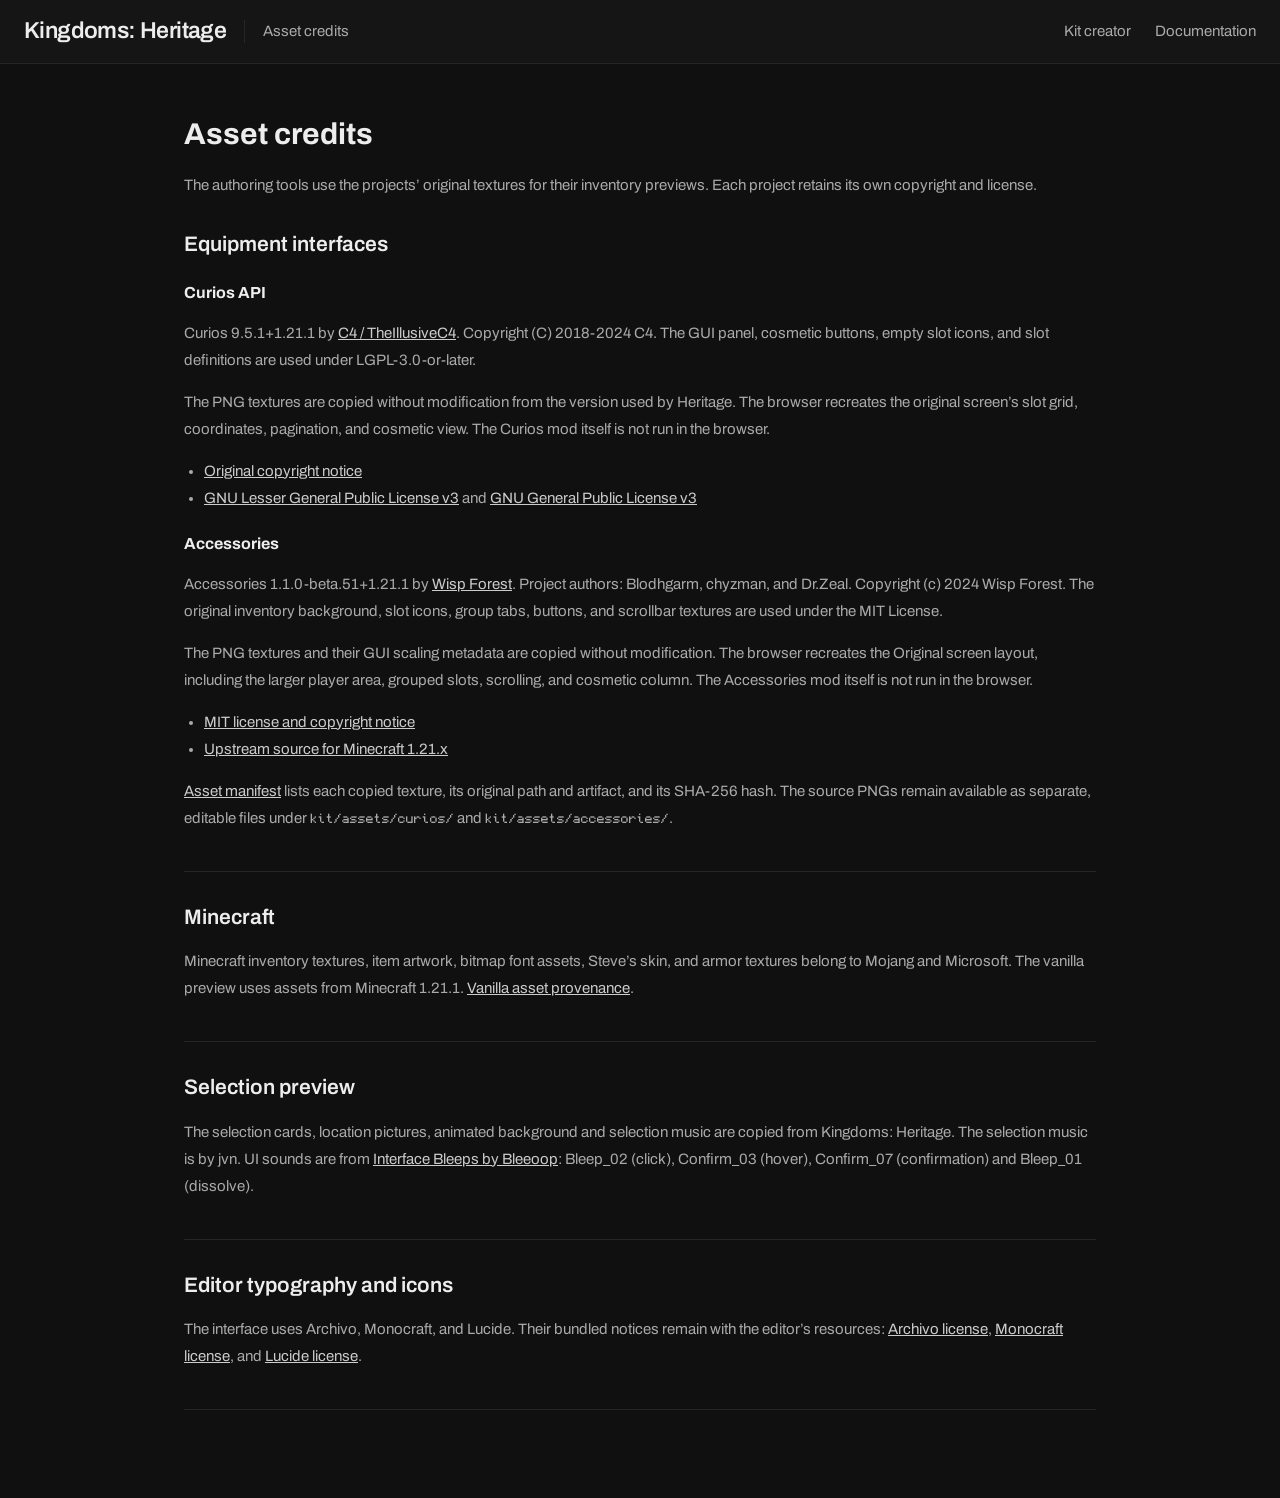
==== commit c2ffa447: "Overhaul pack authoring and selection previews" ====
--- a/examples/heritage-authoring/credits.html
+++ b/examples/heritage-authoring/credits.html
@@ -8,5 +8,6 @@
 <h3>Accessories</h3><p>Accessories 1.1.0-beta.51+1.21.1 by <a href="https://github.com/wisp-forest/accessories">Wisp Forest</a>. Project authors: Blodhgarm, chyzman, and Dr.Zeal. Copyright (c) 2024 Wisp Forest. The original inventory background, slot icons, group tabs, buttons, and scrollbar textures are used under the MIT License.</p><p>The PNG textures and their GUI scaling metadata are copied without modification. The browser recreates the Original screen layout, including the larger player area, grouped slots, scrolling, and cosmetic column. The Accessories mod itself is not run in the browser.</p><ul><li><a href="kit/assets/accessories/LICENSE.txt">MIT license and copyright notice</a></li><li><a href="https://github.com/wisp-forest/accessories/tree/1.21.x">Upstream source for Minecraft 1.21.x</a></li></ul>
 <p><a href="kit/assets/equipment-sources.json">Asset manifest</a> lists each copied texture, its original path and artifact, and its SHA-256 hash. The source PNGs remain available as separate, editable files under <code>kit/assets/curios/</code> and <code>kit/assets/accessories/</code>.</p></section>
 <section><h2>Minecraft</h2><p>Minecraft inventory textures, item artwork, bitmap font assets, Steve’s skin, and armor textures belong to Mojang and Microsoft. The vanilla preview uses assets from Minecraft 1.21.1. <a href="kit/assets/SOURCE.txt">Vanilla asset provenance</a>.</p></section>
+<section id="selection"><h2>Selection preview</h2><p>The selection cards, location pictures, animated background and selection music are copied from Kingdoms: Heritage. The selection music is by jvn. UI sounds are from <a href="https://bleeoop.itch.io/interface-bleeps">Interface Bleeps by Bleeoop</a>: Bleep_02 (click), Confirm_03 (hover), Confirm_07 (confirmation) and Bleep_01 (dissolve).</p></section>
 <section><h2>Editor typography and icons</h2><p>The interface uses Archivo, Monocraft, and Lucide. Their bundled notices remain with the editor’s resources: <a href="editor/fonts/Archivo-LICENSE.txt">Archivo license</a>, <a href="editor/fonts/Monocraft-LICENSE.txt">Monocraft license</a>, and <a href="editor/icons/Lucide-LICENSE.txt">Lucide license</a>.</p></section>
 </main></body></html>
--- a/examples/heritage-authoring/editor/editor.css
+++ b/examples/heritage-authoring/editor/editor.css
@@ -140,7 +140,7 @@
 .toolbar select { min-height: 34px; padding: 5px 8px; font-size: 13px; }
 .notice { padding: 8px 0; color: var(--warn); font-size: calc(12px + var(--reading-increase)); }
 .notice:empty { display: none; }
-#minecraft-tooltip { position: fixed; z-index: 1000; pointer-events: none; }
+#minecraft-tooltip { position:fixed; inset:auto; z-index:1000; margin:0; padding:0; border:0; background:transparent; pointer-events:none; }
 #minecraft-tooltip canvas { display: block; width: auto; height: auto; aspect-ratio: auto; background: transparent; image-rendering: pixelated; }
 .sr-only { position: absolute; width: 1px; height: 1px; padding: 0; overflow: hidden; clip: rect(0,0,0,0); white-space: nowrap; border: 0; }
 [hidden] { display: none !important; }
@@ -216,19 +216,14 @@
 .kit-editor .code-editor { min-height: 80px; }
 .kit-editor .kit-feedback { flex: 0 1 auto; min-height: 0; max-height: 30%; overflow: auto; }
 .kit-editor #item-browser { min-height: 40px; }
-.assembler .pack-configuration { flex: 0 1 auto; min-height: 80px; max-height: 30%; overflow: auto; overscroll-behavior: contain; margin-bottom: 16px; }
-.assembler .pack-settings { margin-bottom: 0; }
-.assembler .assembly-workspace { flex: 1 1 0; min-height: 0; grid-template-rows: minmax(0,1fr); align-items: stretch; overflow: hidden; }
-.assembler :is(.draft-library, .location-editor, .pack-output) { min-height: 0; overflow: auto; overscroll-behavior: contain; }
-@media(max-width:1100px) {
-  .assembler .assembly-workspace { grid-template-rows: minmax(0,1fr) minmax(0,1fr); }
-}
 @media(max-width:960px) {
   .kit-editor .kit-workspace { grid-template-rows: minmax(0,1fr) minmax(0,1fr); }
 }
 @media(max-width:800px) {
   .kit-editor .kit-preview-column { grid-template-rows: minmax(0,1fr) minmax(0,1fr); }
 }
-@media(max-width:700px) {
-  .assembler .assembly-workspace { grid-template-rows: repeat(3,minmax(0,1fr)); }
-}
+
+.code-highlight .json-line-error { background: #ff929212; }
+.code-highlight .json-error-token { background: #ff929230; text-decoration: underline wavy #ff9292; text-underline-offset: 3px; }
+.code-line-numbers .json-line-error { color: #ff9292; background: #ff929218; }
+.mc-slot[aria-invalid=true] { outline: 2px solid #ff9292; outline-offset: -2px; }
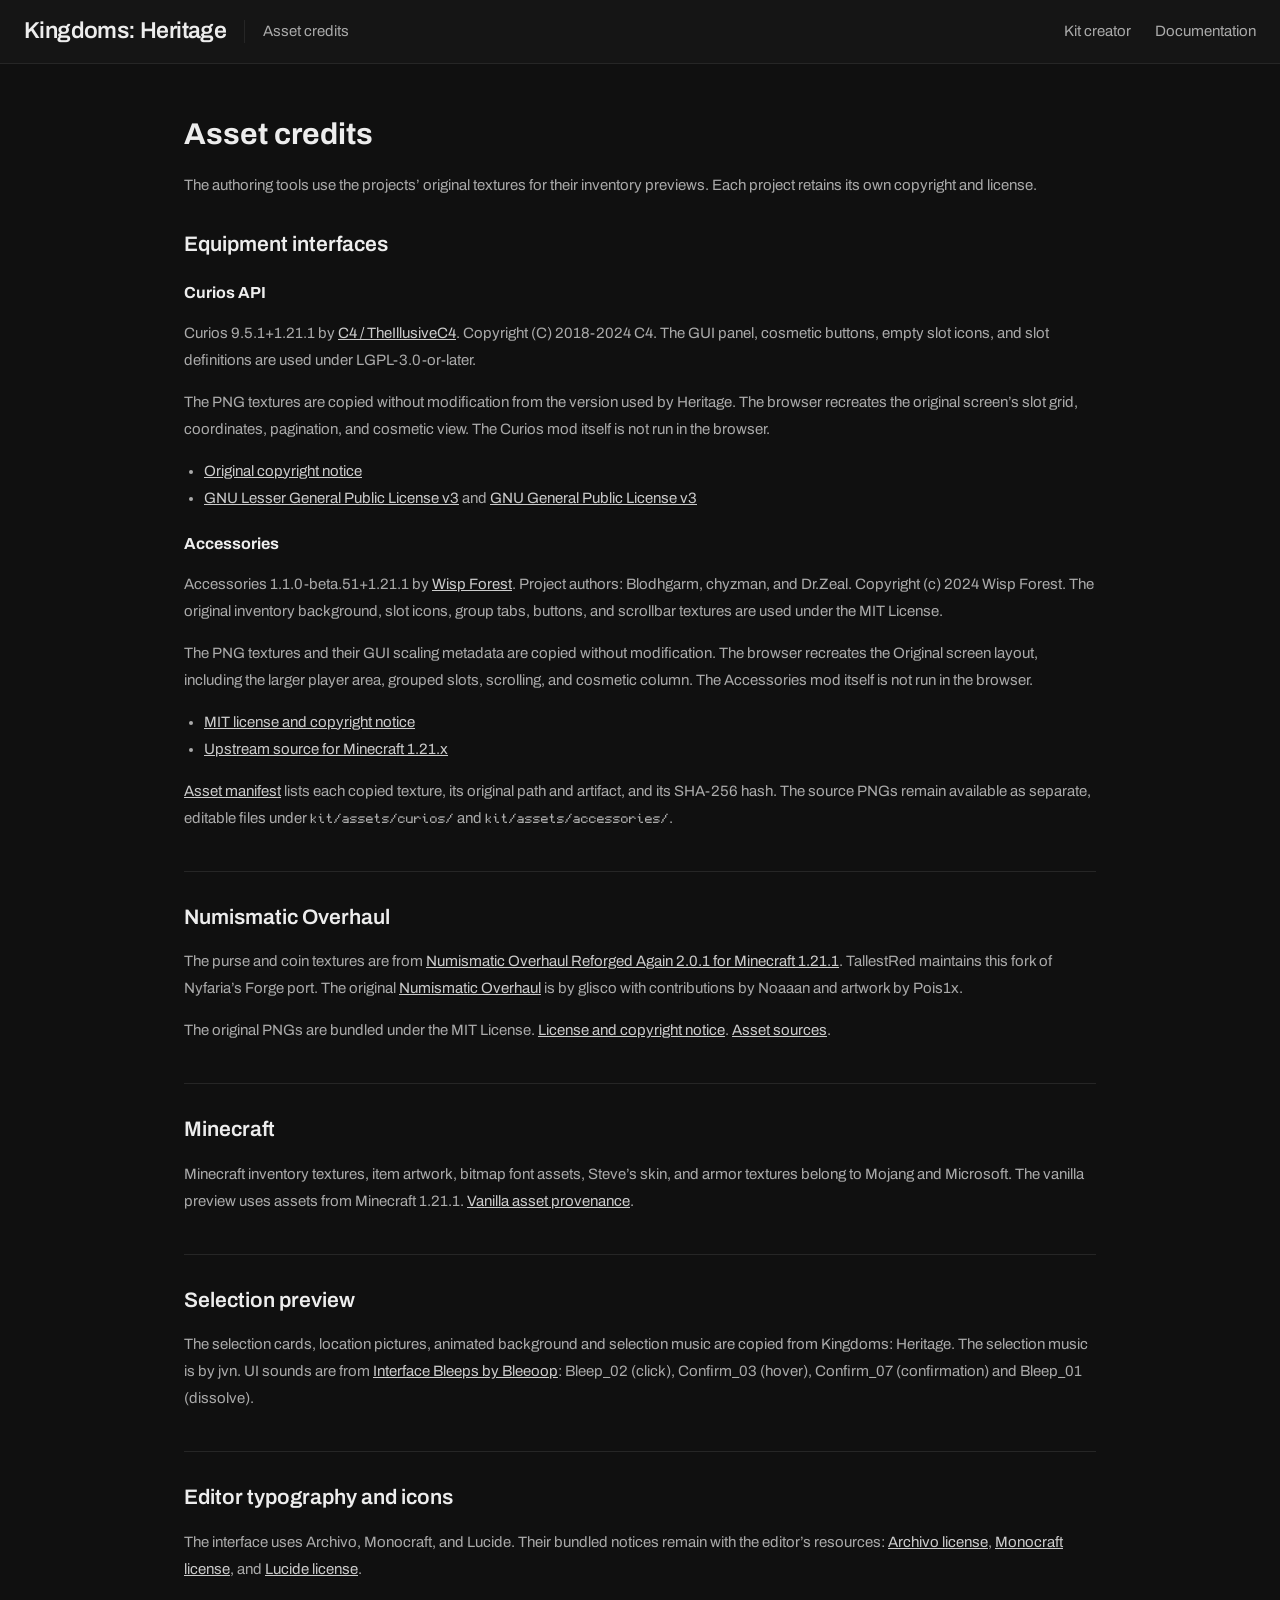
==== commit 8359788b: "Add starter stats and purse authoring support" ====
--- a/examples/heritage-authoring/credits.html
+++ b/examples/heritage-authoring/credits.html
@@ -7,6 +7,10 @@
 <h3>Curios API</h3><p>Curios 9.5.1+1.21.1 by <a href="https://github.com/TheIllusiveC4/Curios">C4 / TheIllusiveC4</a>. Copyright (C) 2018-2024 C4. The GUI panel, cosmetic buttons, empty slot icons, and slot definitions are used under LGPL-3.0-or-later.</p><p>The PNG textures are copied without modification from the version used by Heritage. The browser recreates the original screen’s slot grid, coordinates, pagination, and cosmetic view. The Curios mod itself is not run in the browser.</p><ul><li><a href="kit/assets/curios/LICENSE.txt">Original copyright notice</a></li><li><a href="kit/assets/curios/COPYING.LESSER.txt">GNU Lesser General Public License v3</a> and <a href="kit/assets/curios/COPYING.txt">GNU General Public License v3</a></li></ul>
 <h3>Accessories</h3><p>Accessories 1.1.0-beta.51+1.21.1 by <a href="https://github.com/wisp-forest/accessories">Wisp Forest</a>. Project authors: Blodhgarm, chyzman, and Dr.Zeal. Copyright (c) 2024 Wisp Forest. The original inventory background, slot icons, group tabs, buttons, and scrollbar textures are used under the MIT License.</p><p>The PNG textures and their GUI scaling metadata are copied without modification. The browser recreates the Original screen layout, including the larger player area, grouped slots, scrolling, and cosmetic column. The Accessories mod itself is not run in the browser.</p><ul><li><a href="kit/assets/accessories/LICENSE.txt">MIT license and copyright notice</a></li><li><a href="https://github.com/wisp-forest/accessories/tree/1.21.x">Upstream source for Minecraft 1.21.x</a></li></ul>
 <p><a href="kit/assets/equipment-sources.json">Asset manifest</a> lists each copied texture, its original path and artifact, and its SHA-256 hash. The source PNGs remain available as separate, editable files under <code>kit/assets/curios/</code> and <code>kit/assets/accessories/</code>.</p></section>
+<section id="numismatic"><h2>Numismatic Overhaul</h2>
+<p>The purse and coin textures are from <a href="https://modrinth.com/mod/numismatic-overhaul-reforged-again/version/WRQUVw6x">Numismatic Overhaul Reforged Again 2.0.1 for Minecraft 1.21.1</a>. TallestRed maintains this fork of Nyfaria’s Forge port. The original <a href="https://github.com/wisp-forest/numismatic-overhaul">Numismatic Overhaul</a> is by glisco with contributions by Noaaan and artwork by Pois1x.</p>
+<p>The original PNGs are bundled under the MIT License. <a href="kit/assets/numismatic/LICENSE.txt">License and copyright notice</a>. <a href="kit/assets/numismatic/SOURCE.txt">Asset sources</a>.</p></section>
+
 <section><h2>Minecraft</h2><p>Minecraft inventory textures, item artwork, bitmap font assets, Steve’s skin, and armor textures belong to Mojang and Microsoft. The vanilla preview uses assets from Minecraft 1.21.1. <a href="kit/assets/SOURCE.txt">Vanilla asset provenance</a>.</p></section>
 <section id="selection"><h2>Selection preview</h2><p>The selection cards, location pictures, animated background and selection music are copied from Kingdoms: Heritage. The selection music is by jvn. UI sounds are from <a href="https://bleeoop.itch.io/interface-bleeps">Interface Bleeps by Bleeoop</a>: Bleep_02 (click), Confirm_03 (hover), Confirm_07 (confirmation) and Bleep_01 (dissolve).</p></section>
 <section><h2>Editor typography and icons</h2><p>The interface uses Archivo, Monocraft, and Lucide. Their bundled notices remain with the editor’s resources: <a href="editor/fonts/Archivo-LICENSE.txt">Archivo license</a>, <a href="editor/fonts/Monocraft-LICENSE.txt">Monocraft license</a>, and <a href="editor/icons/Lucide-LICENSE.txt">Lucide license</a>.</p></section>
